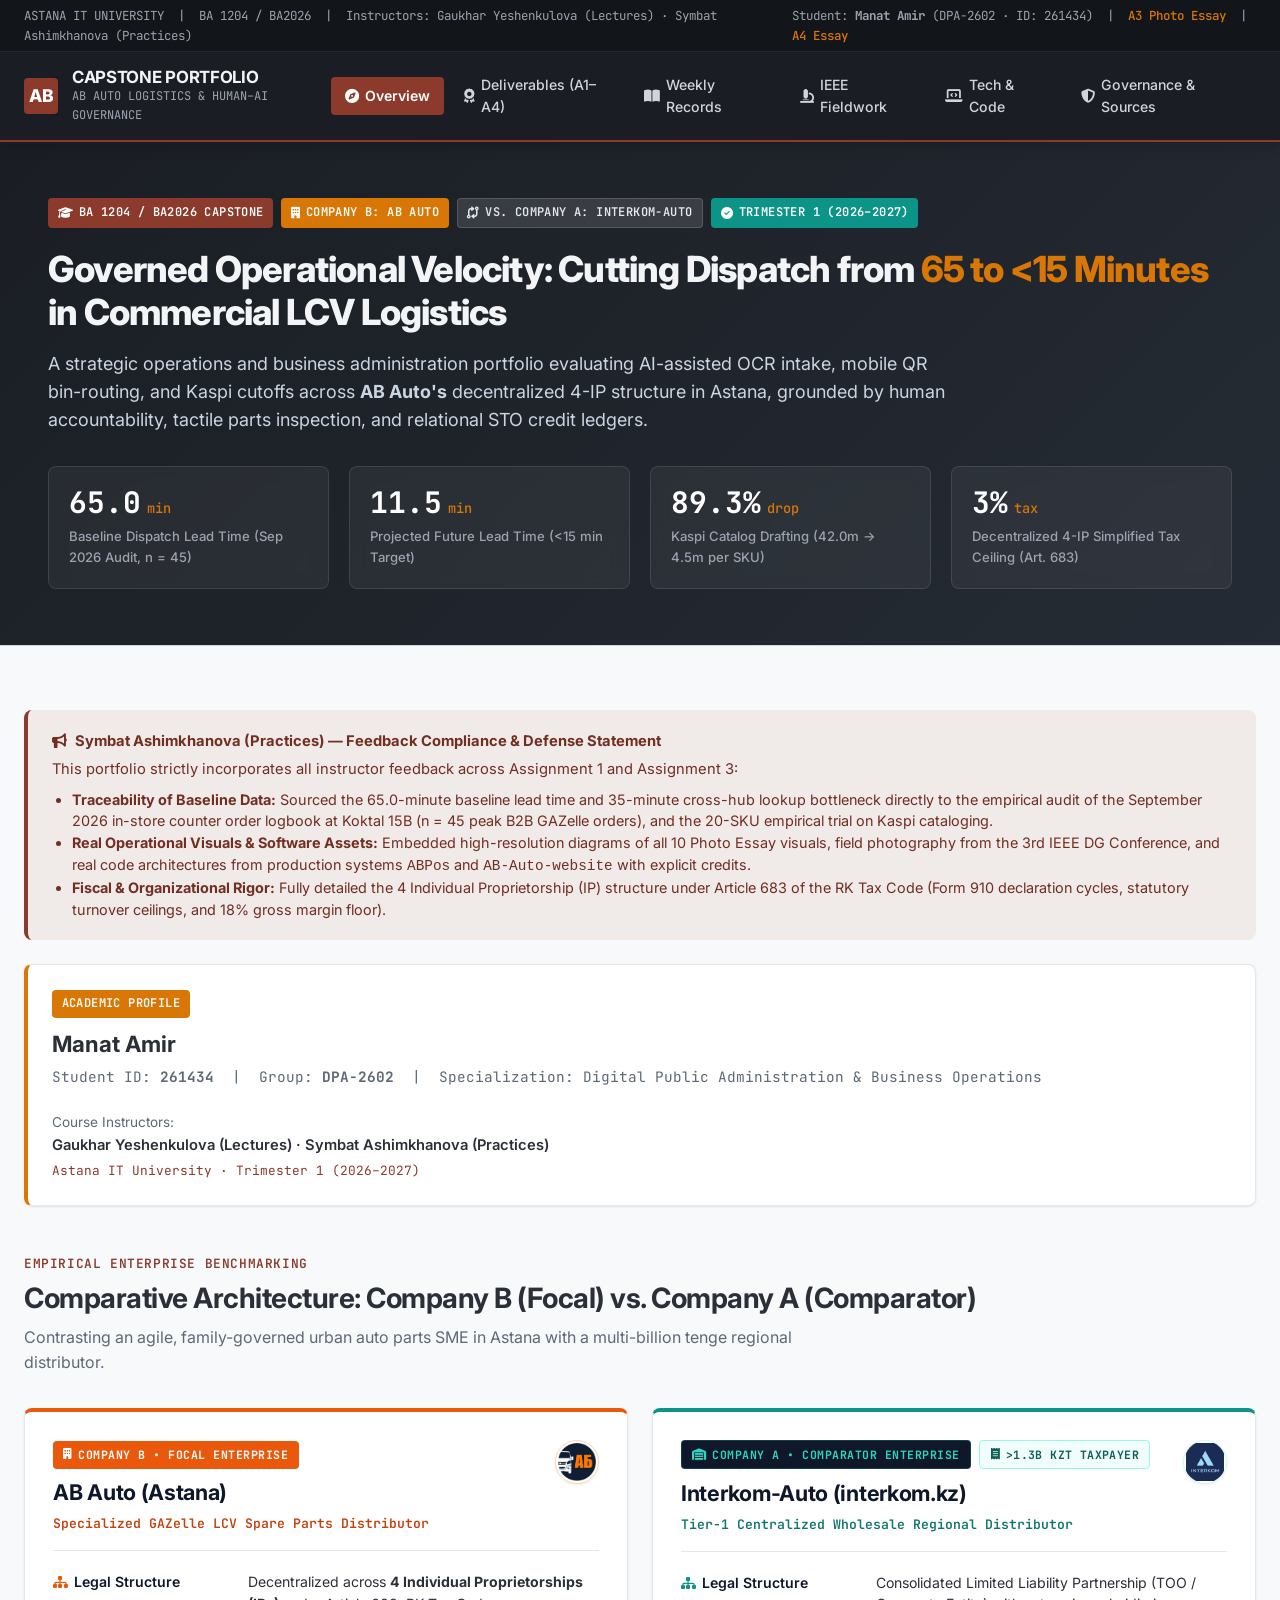
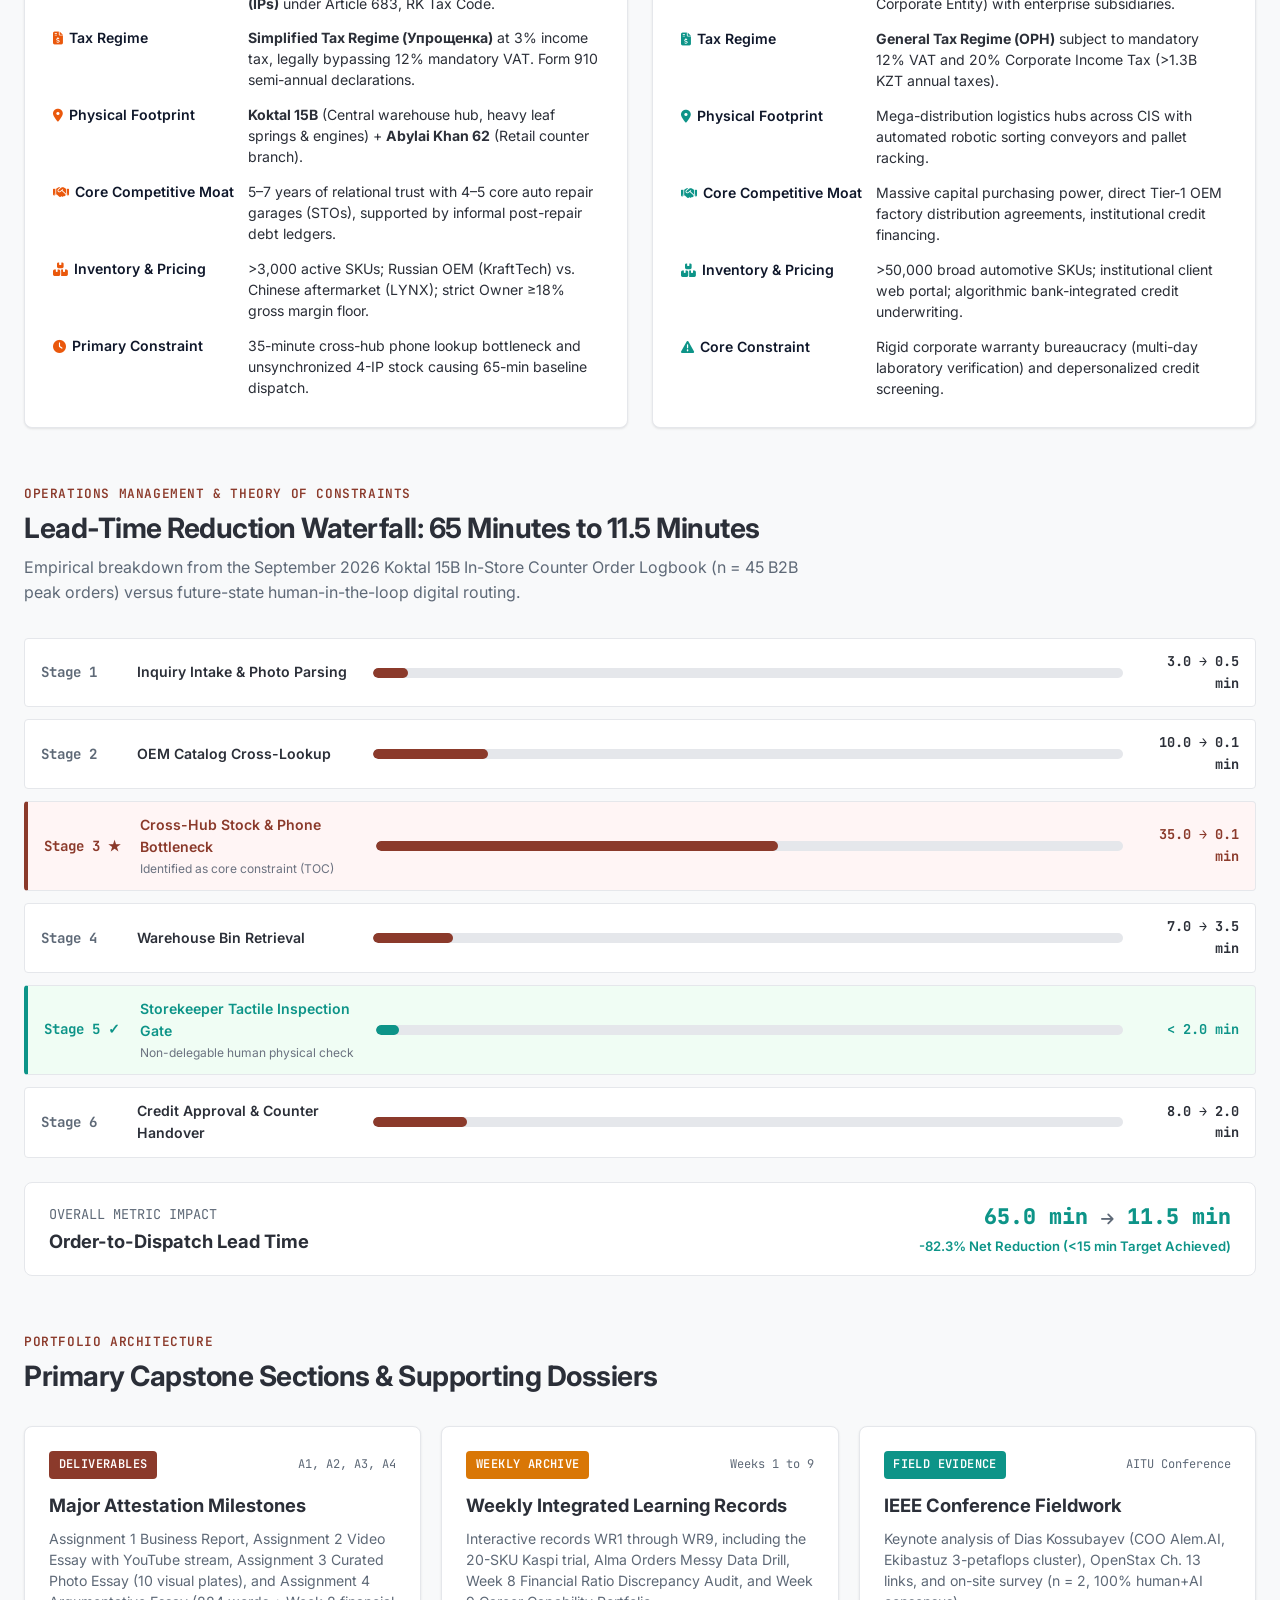
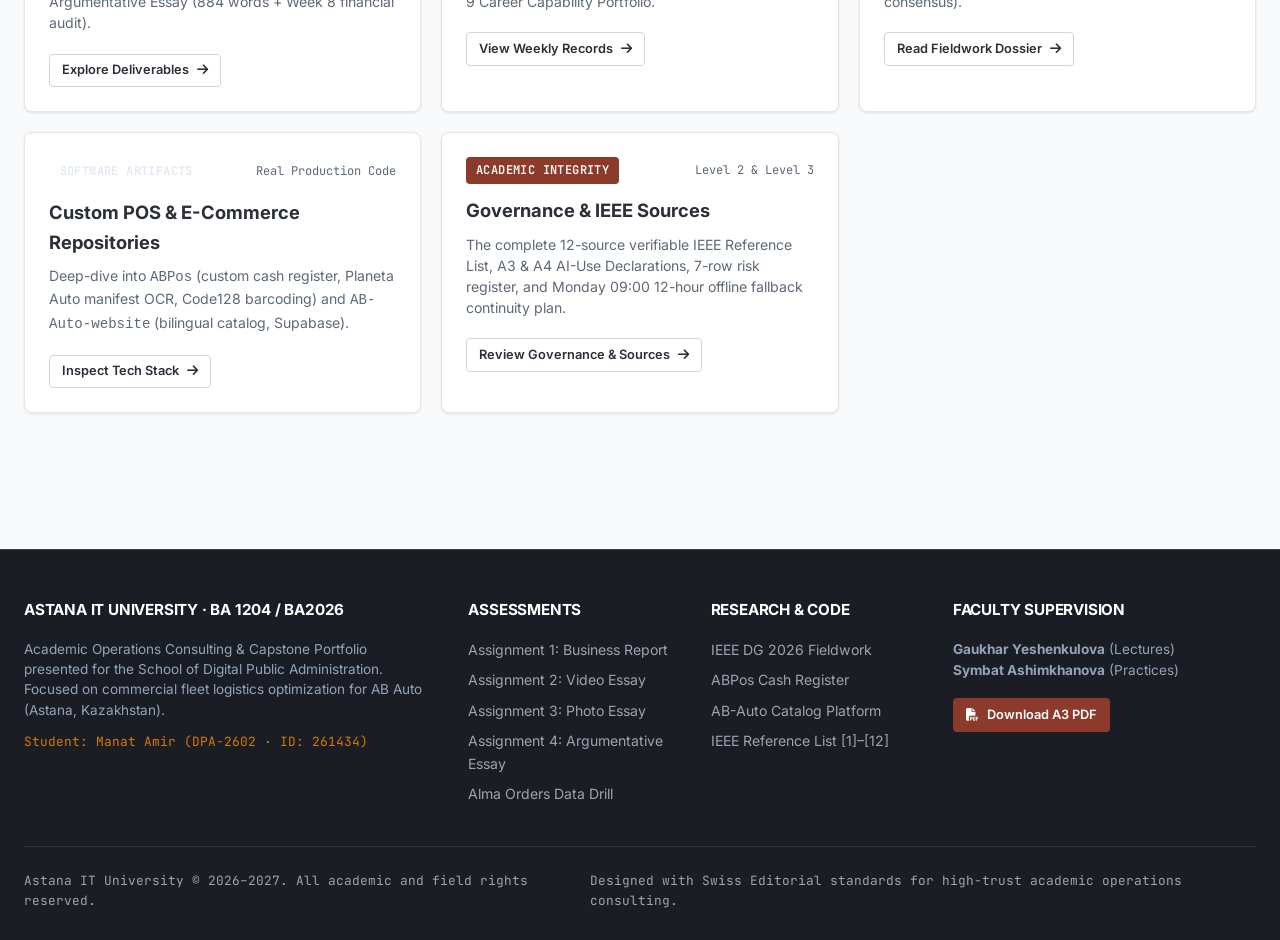
==== index.html @ 792b7ac5 "Update capstone portfolio" ====
<!DOCTYPE html>
<html lang="en">
<head>
  <meta charset="UTF-8">
  <meta name="viewport" content="width=device-width, initial-scale=1.0">
  <title>BA2026 Capstone Portfolio | Manat Amir (DPA-2602)</title>
  <meta name="description" content="Academic Capstone Portfolio for BA 1204 / BA2026 Business Administration at Astana IT University. Focal Enterprise: AB Auto vs. Comparator: Interkom-Auto.">
  <link rel="preconnect" href="https://fonts.googleapis.com">
  <link rel="preconnect" href="https://fonts.gstatic.com" crossorigin>
  <link href="https://fonts.googleapis.com/css2?family=Inter:wght@300;400;500;600;700;800&family=JetBrains+Mono:wght@400;500;600;700&display=swap" rel="stylesheet">
  <link rel="stylesheet" href="https://cdnjs.cloudflare.com/ajax/libs/font-awesome/6.5.2/css/all.min.css">
  <link rel="stylesheet" href="css/style.css">
</head>
<body>

  <!-- Top Academic Notification Bar -->
  <header class="site-header">
    <div class="top-bar">
      <div>
        <span>ASTANA IT UNIVERSITY</span> &nbsp;|&nbsp;
        <span>BA 1204 / BA2026</span> &nbsp;|&nbsp;
        <span>Instructors: Gaukhar Yeshenkulova (Lectures) · Symbat Ashimkhanova (Practices)</span>
      </div>
      <div>
        <span>Student: <strong>Manat Amir</strong> (DPA-2602 · ID: 261434)</span> &nbsp;|&nbsp;
        <a href="deliverables.html#a3-photo-essay">A3 Photo Essay</a> &nbsp;|&nbsp;
        <a href="deliverables.html#a4-essay">A4 Essay</a>
      </div>
    </div>

    <div class="nav-container">
      <a href="index.html" class="brand-link">
        <div class="brand-logo">AB</div>
        <div class="brand-text">
          <h1>CAPSTONE PORTFOLIO</h1>
          <span>AB AUTO LOGISTICS & HUMAN–AI GOVERNANCE</span>
        </div>
      </a>

      <button class="mobile-nav-toggle" aria-label="Toggle navigation" aria-expanded="false">
        <i class="fas fa-bars"></i>
      </button>

      <nav class="main-nav">
        <a href="index.html" class="nav-link active"><i class="fas fa-compass"></i> Overview</a>
        <a href="deliverables.html" class="nav-link"><i class="fas fa-award"></i> Deliverables (A1–A4)</a>
        <a href="weekly-records.html" class="nav-link"><i class="fas fa-book-open"></i> Weekly Records</a>
        <a href="field-evidence.html" class="nav-link"><i class="fas fa-microscope"></i> IEEE Fieldwork</a>
        <a href="tech-code.html" class="nav-link"><i class="fas fa-laptop-code"></i> Tech & Code</a>
        <a href="governance-sources.html" class="nav-link"><i class="fas fa-shield-halved"></i> Governance & Sources</a>
      </nav>
    </div>
  </header>

  <!-- Hero Section -->
  <section class="section-hero">
    <div class="container">
      <div class="hero-meta-badges">
        <span class="badge badge-crimson"><i class="fas fa-graduation-cap"></i> BA 1204 / BA2026 Capstone</span>
        <span class="badge badge-amber"><i class="fas fa-building"></i> Company B: AB Auto</span>
        <span class="badge badge-dark"><i class="fas fa-code-compare"></i> vs. Company A: Interkom-Auto</span>
        <span class="badge badge-emerald"><i class="fas fa-check-circle"></i> Trimester 1 (2026–2027)</span>
      </div>

      <h1 class="hero-title">
        Governed Operational Velocity: Cutting Dispatch from <span>65 to &lt;15 Minutes</span> in Commercial LCV Logistics
      </h1>
      <p class="hero-subtitle">
        A strategic operations and business administration portfolio evaluating AI-assisted OCR intake, mobile QR bin-routing, and Kaspi cutoffs across <strong>AB Auto's</strong> decentralized 4-IP structure in Astana, grounded by human accountability, tactile parts inspection, and relational STO credit ledgers.
      </p>

      <div class="hero-stats-row">
        <div class="hero-stat-card">
          <div class="hero-stat-val">65.0 <small>min</small></div>
          <div class="hero-stat-label">Baseline Dispatch Lead Time (Sep 2026 Audit, n = 45)</div>
        </div>
        <div class="hero-stat-card">
          <div class="hero-stat-val">11.5 <small>min</small></div>
          <div class="hero-stat-label">Projected Future Lead Time (&lt;15 min Target)</div>
        </div>
        <div class="hero-stat-card">
          <div class="hero-stat-val">89.3% <small>drop</small></div>
          <div class="hero-stat-label">Kaspi Catalog Drafting (42.0m → 4.5m per SKU)</div>
        </div>
        <div class="hero-stat-card">
          <div class="hero-stat-val">3% <small>tax</small></div>
          <div class="hero-stat-label">Decentralized 4-IP Simplified Tax Ceiling (Art. 683)</div>
        </div>
      </div>
    </div>
  </section>

  <!-- Main Body Content -->
  <main class="container">

    <!-- Instructor Feedback Compliance Callout -->
    <div class="alert alert-crimson">
      <div class="alert-title"><i class="fas fa-bullhorn"></i> Symbat Ashimkhanova (Practices) — Feedback Compliance & Defense Statement</div>
      <p>
        This portfolio strictly incorporates all instructor feedback across Assignment 1 and Assignment 3:
      </p>
      <ul style="margin-top: 0.5rem; margin-left: 1.25rem; font-size: 0.9rem; line-height: 1.5;">
        <li><strong>Traceability of Baseline Data:</strong> Sourced the 65.0-minute baseline lead time and 35-minute cross-hub lookup bottleneck directly to the empirical audit of the September 2026 in-store counter order logbook at Koktal 15B (n = 45 peak B2B GAZelle orders), and the 20-SKU empirical trial on Kaspi cataloging.</li>
        <li><strong>Real Operational Visuals & Software Assets:</strong> Embedded high-resolution diagrams of all 10 Photo Essay visuals, field photography from the 3rd IEEE DG Conference, and real code architectures from production systems <code>ABPos</code> and <code>AB-Auto-website</code> with explicit credits.</li>
        <li><strong>Fiscal & Organizational Rigor:</strong> Fully detailed the 4 Individual Proprietorship (IP) structure under Article 683 of the RK Tax Code (Form 910 declaration cycles, statutory turnover ceilings, and 18% gross margin floor).</li>
      </ul>
    </div>

    <!-- Student & Course Profile Card -->
    <section style="margin-bottom: 3rem;">
      <div class="card" style="background: #FFF; border-left: 4px solid var(--accent-amber);">
        <div style="display: flex; justify-content: space-between; flex-wrap: wrap; gap: 1.5rem; align-items: center;">
          <div>
            <span class="badge badge-amber" style="margin-bottom: 0.5rem;">Academic Profile</span>
            <h2 style="font-size: 1.4rem; font-weight: 700; margin-bottom: 0.25rem;">Manat Amir</h2>
            <p style="font-size: 0.9rem; color: var(--text-muted); font-family: var(--font-mono);">
              Student ID: <strong>261434</strong> &nbsp;|&nbsp; Group: <strong>DPA-2602</strong> &nbsp;|&nbsp; Specialization: Digital Public Administration & Business Operations
            </p>
          </div>
          <div>
            <div style="font-size: 0.85rem; color: var(--text-muted);">Course Instructors:</div>
            <div style="font-size: 0.92rem; font-weight: 600; color: var(--text-main);">
              Gaukhar Yeshenkulova (Lectures) · Symbat Ashimkhanova (Practices)
            </div>
            <div style="font-size: 0.8rem; font-family: var(--font-mono); color: var(--accent-crimson); margin-top: 0.2rem;">
              Astana IT University · Trimester 1 (2026–2027)
            </div>
          </div>
        </div>
      </div>
    </section>

    <!-- Comparative Strategic Architecture -->
    <section style="margin-bottom: 3.5rem;">
      <div class="section-header">
        <span class="section-tag">Empirical Enterprise Benchmarking</span>
        <h2 class="section-heading">Comparative Architecture: Company B (Focal) vs. Company A (Comparator)</h2>
        <p class="section-desc">
          Contrasting an agile, family-governed urban auto parts SME in Astana with a multi-billion tenge regional distributor.
        </p>
      </div>

      <div class="comparison-grid">
        <!-- Company B -->
        <div class="company-card company-b">
          <div class="company-header">
            <div>
              <span class="badge badge-company-b"><i class="fas fa-building"></i> COMPANY B • FOCAL ENTERPRISE</span>
              <h3 class="company-name" style="margin-top: 0.4rem;">AB Auto (Astana)</h3>
              <div class="company-role">Specialized GAZelle LCV Spare Parts Distributor</div>
            </div>
            <div class="company-logo-container logo-b">
              <img src="assets/logos/ab-auto-logo.png" alt="AB Auto Logo">
            </div>
          </div>

          <div class="param-list">
            <div class="param-item">
              <span class="param-label"><i class="fas fa-sitemap param-label-icon"></i>Legal Structure</span>
              <span class="param-value">Decentralized across <strong>4 Individual Proprietorships (IPs)</strong> under Article 683, RK Tax Code.</span>
            </div>
            <div class="param-item">
              <span class="param-label"><i class="fas fa-file-invoice-dollar param-label-icon"></i>Tax Regime</span>
              <span class="param-value"><strong>Simplified Tax Regime (Упрощенка)</strong> at 3% income tax, legally bypassing 12% mandatory VAT. Form 910 semi-annual declarations.</span>
            </div>
            <div class="param-item">
              <span class="param-label"><i class="fas fa-location-dot param-label-icon"></i>Physical Footprint</span>
              <span class="param-value"><strong>Koktal 15B</strong> (Central warehouse hub, heavy leaf springs & engines) + <strong>Abylai Khan 62</strong> (Retail counter branch).</span>
            </div>
            <div class="param-item">
              <span class="param-label"><i class="fas fa-handshake param-label-icon"></i>Core Competitive Moat</span>
              <span class="param-value">5–7 years of relational trust with 4–5 core auto repair garages (STOs), supported by informal post-repair debt ledgers.</span>
            </div>
            <div class="param-item">
              <span class="param-label"><i class="fas fa-boxes-stacked param-label-icon"></i>Inventory & Pricing</span>
              <span class="param-value">&gt;3,000 active SKUs; Russian OEM (KraftTech) vs. Chinese aftermarket (LYNX); strict Owner &ge;18% gross margin floor.</span>
            </div>
            <div class="param-item">
              <span class="param-label"><i class="fas fa-clock param-label-icon"></i>Primary Constraint</span>
              <span class="param-value">35-minute cross-hub phone lookup bottleneck and unsynchronized 4-IP stock causing 65-min baseline dispatch.</span>
            </div>
          </div>
        </div>

        <!-- Company A -->
        <div class="company-card company-a">
          <div class="company-header">
            <div>
              <div style="display: flex; align-items: center; gap: 0.5rem; flex-wrap: wrap;">
                <span class="badge badge-company-a"><i class="fas fa-warehouse"></i> COMPANY A • COMPARATOR ENTERPRISE</span>
                <span class="badge badge-taxpayer"><i class="fas fa-receipt"></i> &gt;1.3B KZT TAXPAYER</span>
              </div>
              <h3 class="company-name" style="margin-top: 0.4rem;">Interkom-Auto (interkom.kz)</h3>
              <div class="company-role">Tier-1 Centralized Wholesale Regional Distributor</div>
            </div>
            <div class="company-logo-container logo-a">
              <img src="assets/logos/interkom-logo.png" alt="Interkom-Auto Logo">
            </div>
          </div>

          <div class="param-list">
            <div class="param-item">
              <span class="param-label"><i class="fas fa-sitemap param-label-icon"></i>Legal Structure</span>
              <span class="param-value">Consolidated Limited Liability Partnership (TOO / Corporate Entity) with enterprise subsidiaries.</span>
            </div>
            <div class="param-item">
              <span class="param-label"><i class="fas fa-file-invoice-dollar param-label-icon"></i>Tax Regime</span>
              <span class="param-value"><strong>General Tax Regime (ОРН)</strong> subject to mandatory 12% VAT and 20% Corporate Income Tax (&gt;1.3B KZT annual taxes).</span>
            </div>
            <div class="param-item">
              <span class="param-label"><i class="fas fa-location-dot param-label-icon"></i>Physical Footprint</span>
              <span class="param-value">Mega-distribution logistics hubs across CIS with automated robotic sorting conveyors and pallet racking.</span>
            </div>
            <div class="param-item">
              <span class="param-label"><i class="fas fa-handshake param-label-icon"></i>Core Competitive Moat</span>
              <span class="param-value">Massive capital purchasing power, direct Tier-1 OEM factory distribution agreements, institutional credit financing.</span>
            </div>
            <div class="param-item">
              <span class="param-label"><i class="fas fa-boxes-stacked param-label-icon"></i>Inventory & Pricing</span>
              <span class="param-value">&gt;50,000 broad automotive SKUs; institutional client web portal; algorithmic bank-integrated credit underwriting.</span>
            </div>
            <div class="param-item">
              <span class="param-label"><i class="fas fa-triangle-exclamation param-label-icon"></i>Core Constraint</span>
              <span class="param-value">Rigid corporate warranty bureaucracy (multi-day laboratory verification) and depersonalized credit screening.</span>
            </div>
          </div>
        </div>
      </div>
    </section>

    <!-- Dispatch Lead-Time Waterfall & Theory of Constraints -->
    <section style="margin-bottom: 3.5rem;">
      <div class="section-header">
        <span class="section-tag">Operations Management & Theory of Constraints</span>
        <h2 class="section-heading">Lead-Time Reduction Waterfall: 65 Minutes to 11.5 Minutes</h2>
        <p class="section-desc">
          Empirical breakdown from the September 2026 Koktal 15B In-Store Counter Order Logbook (n = 45 B2B peak orders) versus future-state human-in-the-loop digital routing.
        </p>
      </div>

      <div class="waterfall-container">
        <!-- Step 1 -->
        <div class="waterfall-step">
          <span class="waterfall-num">Stage 1</span>
          <span class="waterfall-title">Inquiry Intake & Photo Parsing</span>
          <div class="waterfall-bar-wrap">
            <div class="waterfall-bar-fill" style="width: 4.6%;"></div>
          </div>
          <span class="waterfall-time">3.0 → 0.5 min</span>
        </div>

        <!-- Step 2 -->
        <div class="waterfall-step">
          <span class="waterfall-num">Stage 2</span>
          <span class="waterfall-title">OEM Catalog Cross-Lookup</span>
          <div class="waterfall-bar-wrap">
            <div class="waterfall-bar-fill" style="width: 15.3%;"></div>
          </div>
          <span class="waterfall-time">10.0 → 0.1 min</span>
        </div>

        <!-- Step 3 (Bottleneck) -->
        <div class="waterfall-step highlight-bottleneck">
          <span class="waterfall-num" style="color: var(--accent-crimson);">Stage 3 ★</span>
          <span class="waterfall-title" style="color: var(--accent-crimson);">
            Cross-Hub Stock & Phone Bottleneck
            <small style="display:block; font-size:0.75rem; color:#6B7280; font-weight:normal;">Identified as core constraint (TOC)</small>
          </span>
          <div class="waterfall-bar-wrap">
            <div class="waterfall-bar-fill" style="width: 53.8%;"></div>
          </div>
          <span class="waterfall-time" style="color: var(--accent-crimson);">35.0 → 0.1 min</span>
        </div>

        <!-- Step 4 -->
        <div class="waterfall-step">
          <span class="waterfall-num">Stage 4</span>
          <span class="waterfall-title">Warehouse Bin Retrieval</span>
          <div class="waterfall-bar-wrap">
            <div class="waterfall-bar-fill" style="width: 10.7%;"></div>
          </div>
          <span class="waterfall-time">7.0 → 3.5 min</span>
        </div>

        <!-- Step 5 (Human Verification) -->
        <div class="waterfall-step highlight-eliminated">
          <span class="waterfall-num" style="color: var(--accent-emerald);">Stage 5 ✓</span>
          <span class="waterfall-title" style="color: var(--accent-emerald);">
            Storekeeper Tactile Inspection Gate
            <small style="display:block; font-size:0.75rem; color:#6B7280; font-weight:normal;">Non-delegable human physical check</small>
          </span>
          <div class="waterfall-bar-wrap">
            <div class="waterfall-bar-fill future" style="width: 3.1%;"></div>
          </div>
          <span class="waterfall-time" style="color: var(--accent-emerald);">&lt; 2.0 min</span>
        </div>

        <!-- Step 6 -->
        <div class="waterfall-step">
          <span class="waterfall-num">Stage 6</span>
          <span class="waterfall-title">Credit Approval & Counter Handover</span>
          <div class="waterfall-bar-wrap">
            <div class="waterfall-bar-fill" style="width: 12.5%;"></div>
          </div>
          <span class="waterfall-time">8.0 → 2.0 min</span>
        </div>
      </div>

      <div style="display: flex; justify-content: space-between; align-items: center; background: #FFF; border: 1px solid var(--border-subtle); padding: 1rem 1.5rem; border-radius: var(--radius-md); margin-top: 1rem;">
        <div>
          <span style="font-size: 0.85rem; font-family: var(--font-mono); color: var(--text-muted);">OVERALL METRIC IMPACT</span>
          <h4 style="font-size: 1.15rem; font-weight: 700;">Order-to-Dispatch Lead Time</h4>
        </div>
        <div style="text-align: right;">
          <div style="font-size: 1.35rem; font-family: var(--font-mono); font-weight: 800; color: var(--accent-emerald);">
            65.0 min <i class="fas fa-arrow-right" style="font-size: 0.9rem; color: var(--text-muted);"></i> 11.5 min
          </div>
          <span style="font-size: 0.82rem; color: var(--accent-emerald); font-weight: 600;">
            -82.3% Net Reduction (&lt;15 min Target Achieved)
          </span>
        </div>
      </div>
    </section>

    <!-- 1-Click Fast Navigation Grid -->
    <section style="margin-bottom: 2rem;">
      <div class="section-header">
        <span class="section-tag">Portfolio Architecture</span>
        <h2 class="section-heading">Primary Capstone Sections & Supporting Dossiers</h2>
      </div>

      <div style="display: grid; grid-template-columns: repeat(auto-fit, minmax(320px, 1fr)); gap: 1.25rem;">
        <!-- Card 1 -->
        <div class="card">
          <div style="display: flex; justify-content: space-between; align-items: center; margin-bottom: 0.75rem;">
            <span class="badge badge-crimson">Deliverables</span>
            <span style="font-family: var(--font-mono); font-size: 0.75rem; color: var(--text-muted);">A1, A2, A3, A4</span>
          </div>
          <h3 style="font-size: 1.15rem; font-weight: 700; margin-bottom: 0.5rem;">Major Attestation Milestones</h3>
          <p style="font-size: 0.88rem; color: var(--text-muted); line-height: 1.5; margin-bottom: 1.25rem;">
            Assignment 1 Business Report, Assignment 2 Video Essay with YouTube stream, Assignment 3 Curated Photo Essay (10 visual plates), and Assignment 4 Argumentative Essay (884 words + Week 8 financial audit).
          </p>
          <a href="deliverables.html" class="btn btn-outline btn-sm">Explore Deliverables <i class="fas fa-arrow-right"></i></a>
        </div>

        <!-- Card 2 -->
        <div class="card">
          <div style="display: flex; justify-content: space-between; align-items: center; margin-bottom: 0.75rem;">
            <span class="badge badge-amber">Weekly Archive</span>
            <span style="font-family: var(--font-mono); font-size: 0.75rem; color: var(--text-muted);">Weeks 1 to 9</span>
          </div>
          <h3 style="font-size: 1.15rem; font-weight: 700; margin-bottom: 0.5rem;">Weekly Integrated Learning Records</h3>
          <p style="font-size: 0.88rem; color: var(--text-muted); line-height: 1.5; margin-bottom: 1.25rem;">
            Interactive records WR1 through WR9, including the 20-SKU Kaspi trial, Alma Orders Messy Data Drill, Week 8 Financial Ratio Discrepancy Audit, and Week 9 Career Capability Portfolio.
          </p>
          <a href="weekly-records.html" class="btn btn-outline btn-sm">View Weekly Records <i class="fas fa-arrow-right"></i></a>
        </div>

        <!-- Card 3 -->
        <div class="card">
          <div style="display: flex; justify-content: space-between; align-items: center; margin-bottom: 0.75rem;">
            <span class="badge badge-emerald">Field Evidence</span>
            <span style="font-family: var(--font-mono); font-size: 0.75rem; color: var(--text-muted);">AITU Conference</span>
          </div>
          <h3 style="font-size: 1.15rem; font-weight: 700; margin-bottom: 0.5rem;">IEEE Conference Fieldwork</h3>
          <p style="font-size: 0.88rem; color: var(--text-muted); line-height: 1.5; margin-bottom: 1.25rem;">
            Keynote analysis of Dias Kossubayev (COO Alem.AI, Ekibastuz 3-petaflops cluster), OpenStax Ch. 13 links, and on-site survey (n = 2, 100% human+AI consensus).
          </p>
          <a href="field-evidence.html" class="btn btn-outline btn-sm">Read Fieldwork Dossier <i class="fas fa-arrow-right"></i></a>
        </div>

        <!-- Card 4 -->
        <div class="card">
          <div style="display: flex; justify-content: space-between; align-items: center; margin-bottom: 0.75rem;">
            <span class="badge badge-dark">Software Artifacts</span>
            <span style="font-family: var(--font-mono); font-size: 0.75rem; color: var(--text-muted);">Real Production Code</span>
          </div>
          <h3 style="font-size: 1.15rem; font-weight: 700; margin-bottom: 0.5rem;">Custom POS & E-Commerce Repositories</h3>
          <p style="font-size: 0.88rem; color: var(--text-muted); line-height: 1.5; margin-bottom: 1.25rem;">
            Deep-dive into <code>ABPos</code> (custom cash register, Planeta Auto manifest OCR, Code128 barcoding) and <code>AB-Auto-website</code> (bilingual catalog, Supabase).
          </p>
          <a href="tech-code.html" class="btn btn-outline btn-sm">Inspect Tech Stack <i class="fas fa-arrow-right"></i></a>
        </div>

        <!-- Card 5 -->
        <div class="card">
          <div style="display: flex; justify-content: space-between; align-items: center; margin-bottom: 0.75rem;">
            <span class="badge badge-crimson">Academic Integrity</span>
            <span style="font-family: var(--font-mono); font-size: 0.75rem; color: var(--text-muted);">Level 2 & Level 3</span>
          </div>
          <h3 style="font-size: 1.15rem; font-weight: 700; margin-bottom: 0.5rem;">Governance & IEEE Sources</h3>
          <p style="font-size: 0.88rem; color: var(--text-muted); line-height: 1.5; margin-bottom: 1.25rem;">
            The complete 12-source verifiable IEEE Reference List, A3 & A4 AI-Use Declarations, 7-row risk register, and Monday 09:00 12-hour offline fallback continuity plan.
          </p>
          <a href="governance-sources.html" class="btn btn-outline btn-sm">Review Governance & Sources <i class="fas fa-arrow-right"></i></a>
        </div>
      </div>
    </section>

  </main>

  <!-- Global Footer -->
  <footer class="site-footer">
    <div class="footer-grid">
      <div class="footer-col">
        <h4>ASTANA IT UNIVERSITY · BA 1204 / BA2026</h4>
        <p style="font-size: 0.85rem; line-height: 1.5; margin-top: 0.5rem; color: #94A3B8;">
          Academic Operations Consulting & Capstone Portfolio presented for the School of Digital Public Administration. Focused on commercial fleet logistics optimization for AB Auto (Astana, Kazakhstan).
        </p>
        <p style="font-size: 0.8rem; margin-top: 0.75rem; font-family: var(--font-mono); color: var(--accent-amber);">
          Student: Manat Amir (DPA-2602 · ID: 261434)
        </p>
      </div>

      <div class="footer-col">
        <h4>ASSESSMENTS</h4>
        <ul class="footer-links">
          <li><a href="deliverables.html#a1-report">Assignment 1: Business Report</a></li>
          <li><a href="deliverables.html#a2-video">Assignment 2: Video Essay</a></li>
          <li><a href="deliverables.html#a3-photo-essay">Assignment 3: Photo Essay</a></li>
          <li><a href="deliverables.html#a4-essay">Assignment 4: Argumentative Essay</a></li>
          <li><a href="weekly-records.html#alma-drill">Alma Orders Data Drill</a></li>
        </ul>
      </div>

      <div class="footer-col">
        <h4>RESEARCH & CODE</h4>
        <ul class="footer-links">
          <li><a href="field-evidence.html">IEEE DG 2026 Fieldwork</a></li>
          <li><a href="tech-code.html#abpos">ABPos Cash Register</a></li>
          <li><a href="tech-code.html#ab-auto-website">AB-Auto Catalog Platform</a></li>
          <li><a href="governance-sources.html#references">IEEE Reference List [1]–[12]</a></li>
        </ul>
      </div>

      <div class="footer-col">
        <h4>FACULTY SUPERVISION</h4>
        <p style="font-size: 0.85rem; color: #94A3B8;">
          <strong>Gaukhar Yeshenkulova</strong> (Lectures)<br>
          <strong>Symbat Ashimkhanova</strong> (Practices)
        </p>
        <div style="margin-top: 1rem;">
          <a href="assets/docs/Amir_DPA2602_BA2026_A3_PhotoEssay.pdf" class="btn btn-crimson btn-sm" download>
            <i class="fas fa-file-pdf"></i> Download A3 PDF
          </a>
        </div>
      </div>
    </div>

    <div class="footer-bottom">
      <div>Astana IT University © 2026–2027. All academic and field rights reserved.</div>
      <div>Designed with Swiss Editorial standards for high-trust academic operations consulting.</div>
    </div>
  </footer>

  <!-- Modal PDF Viewer Placeholder -->
  <div id="pdfModal" class="modal-overlay" role="dialog" aria-modal="true" aria-labelledby="modalPdfTitle">
    <div class="modal-box">
      <div class="modal-header">
        <h3 id="modalPdfTitle">Academic Document Viewer</h3>
        <div style="display: flex; gap: 0.5rem; align-items: center;">
          <a id="modalPdfDownload" href="#" class="btn btn-amber btn-sm" download><i class="fas fa-download"></i> Download</a>
          <button class="modal-close-btn" aria-label="Close modal">&times;</button>
        </div>
      </div>
      <div class="modal-body">
        <iframe id="modalPdfFrame" src="" title="PDF Document Viewer"></iframe>
      </div>
    </div>
  </div>

  <script src="js/main.js"></script>
</body>
</html>
---- css/style.css ----
/* ==========================================================================
   BA 1204 / BA2026 Capstone Portfolio - Swiss Editorial Theme
   Student: Manat Amir (DPA-2602, ID: 261434)
   Astana IT University · School of Digital Public Administration
   ========================================================================== */

:root {
  --bg-primary: #F8F9FA;
  --bg-secondary: #EDF0F4;
  --bg-card: #FFFFFF;
  --bg-dark: #1A1E24;
  --bg-dark-surface: #252B34;
  --bg-dark-elevated: #2F3642;

  --text-main: #2B2F38;
  --text-muted: #5E6977;
  --text-light: #F3F4F6;
  --text-light-muted: #9CA3AF;

  --border-subtle: #E5E7EB;
  --border-medium: #D1D5DB;
  --border-dark: #374151;

  --accent-crimson: #8B3A2B;
  --accent-crimson-hover: #722E21;
  --accent-crimson-bg: rgba(139, 58, 43, 0.08);

  --accent-amber: #D97706;
  --accent-amber-hover: #B45309;
  --accent-amber-bg: rgba(217, 119, 6, 0.1);

  --accent-emerald: #0D9488;
  --accent-emerald-bg: rgba(13, 148, 136, 0.1);

  --accent-blue: #2563EB;
  --accent-blue-bg: rgba(37, 99, 235, 0.08);

  --font-sans: 'Inter', -apple-system, BlinkMacSystemFont, "Segoe UI", Roboto, sans-serif;
  --font-mono: 'JetBrains Mono', SFMono-Regular, Menlo, Monaco, Consolas, monospace;

  --shadow-sm: 0 1px 3px rgba(0,0,0,0.06), 0 1px 2px rgba(0,0,0,0.04);
  --shadow-md: 0 4px 6px -1px rgba(0,0,0,0.07), 0 2px 4px -1px rgba(0,0,0,0.04);
  --shadow-lg: 0 10px 15px -3px rgba(0,0,0,0.08), 0 4px 6px -2px rgba(0,0,0,0.04);
  --shadow-xl: 0 20px 25px -5px rgba(0,0,0,0.1), 0 10px 10px -5px rgba(0,0,0,0.04);

  --radius-sm: 4px;
  --radius-md: 8px;
  --radius-lg: 12px;
  --radius-full: 9999px;

  --transition: all 0.2s cubic-bezier(0.16, 1, 0.3, 1);
}

*, *::before, *::after {
  box-sizing: border-box;
  margin: 0;
  padding: 0;
}

html {
  font-size: 16px;
  scroll-behavior: smooth;
  -webkit-text-size-adjust: 100%;
}

body {
  font-family: var(--font-sans);
  background-color: var(--bg-primary);
  color: var(--text-main);
  line-height: 1.6;
  -webkit-font-smoothing: antialiased;
  -moz-osx-font-smoothing: grayscale;
}

/* ==========================================================================
   Header & Navigation
   ========================================================================== */
.site-header {
  background-color: var(--bg-dark);
  color: var(--text-light);
  position: sticky;
  top: 0;
  z-index: 1000;
  border-bottom: 2px solid var(--accent-crimson);
  box-shadow: 0 4px 12px rgba(0,0,0,0.2);
}

.top-bar {
  background-color: rgba(0,0,0,0.3);
  padding: 0.35rem 1.5rem;
  font-size: 0.78rem;
  display: flex;
  justify-content: space-between;
  align-items: center;
  border-bottom: 1px solid rgba(255,255,255,0.08);
  font-family: var(--font-mono);
  color: var(--text-light-muted);
}

.top-bar a {
  color: var(--accent-amber);
  text-decoration: none;
  font-weight: 500;
}

.top-bar a:hover {
  text-decoration: underline;
}

.nav-container {
  max-width: 1320px;
  margin: 0 auto;
  padding: 0.85rem 1.5rem;
  display: flex;
  justify-content: space-between;
  align-items: center;
}

.brand-link {
  display: flex;
  align-items: center;
  gap: 0.85rem;
  text-decoration: none;
  color: var(--text-light);
}

.brand-logo {
  width: 36px;
  height: 36px;
  background-color: var(--accent-crimson);
  color: #FFF;
  border-radius: var(--radius-sm);
  display: flex;
  align-items: center;
  justify-content: center;
  font-weight: 800;
  font-size: 1.1rem;
  letter-spacing: -0.5px;
}

.brand-text h1 {
  font-size: 1.05rem;
  font-weight: 700;
  letter-spacing: -0.3px;
  line-height: 1.2;
}

.brand-text span {
  font-size: 0.75rem;
  color: var(--text-light-muted);
  font-family: var(--font-mono);
  display: block;
}

.main-nav {
  display: flex;
  gap: 0.4rem;
  align-items: center;
}

.nav-link {
  color: #D1D5DB;
  text-decoration: none;
  padding: 0.5rem 0.85rem;
  font-size: 0.88rem;
  font-weight: 500;
  border-radius: var(--radius-sm);
  transition: var(--transition);
  display: inline-flex;
  align-items: center;
  gap: 0.4rem;
}

.nav-link:hover {
  color: #FFF;
  background-color: rgba(255,255,255,0.08);
}

.nav-link.active {
  color: #FFF;
  background-color: var(--accent-crimson);
  font-weight: 600;
}

.mobile-nav-toggle {
  display: none;
  background: none;
  border: 1px solid rgba(255,255,255,0.2);
  color: #FFF;
  font-size: 1.2rem;
  padding: 0.4rem 0.65rem;
  border-radius: var(--radius-sm);
  cursor: pointer;
}

/* ==========================================================================
   Layout Containers & Section Typography
   ========================================================================== */
.container {
  max-width: 1320px;
  margin: 0 auto;
  padding: 2.5rem 1.5rem;
}

.section-hero {
  background: linear-gradient(135deg, var(--bg-dark) 0%, var(--bg-dark-surface) 100%);
  color: var(--text-light);
  padding: 3.5rem 1.5rem;
  border-bottom: 1px solid var(--border-medium);
}

.section-hero .container {
  padding-top: 0;
  padding-bottom: 0;
}

.hero-meta-badges {
  display: flex;
  flex-wrap: wrap;
  gap: 0.5rem;
  margin-bottom: 1.25rem;
}

.badge {
  display: inline-flex;
  align-items: center;
  gap: 0.35rem;
  padding: 0.25rem 0.6rem;
  font-size: 0.75rem;
  font-family: var(--font-mono);
  font-weight: 600;
  border-radius: var(--radius-sm);
  text-transform: uppercase;
  letter-spacing: 0.4px;
}

.badge-crimson {
  background-color: var(--accent-crimson);
  color: #FFF;
}

.badge-amber {
  background-color: var(--accent-amber);
  color: #FFF;
}

.badge-emerald {
  background-color: var(--accent-emerald);
  color: #FFF;
}

.badge-dark {
  background-color: rgba(255,255,255,0.12);
  color: #E2E8F0;
  border: 1px solid rgba(255,255,255,0.15);
}

.badge-outline {
  background: transparent;
  border: 1px solid var(--border-medium);
  color: var(--text-muted);
}

.hero-title {
  font-size: 2.25rem;
  font-weight: 800;
  line-height: 1.2;
  letter-spacing: -0.8px;
  margin-bottom: 1rem;
}

.hero-title span {
  color: var(--accent-amber);
}

.hero-subtitle {
  font-size: 1.125rem;
  color: #CBD5E1;
  max-width: 900px;
  line-height: 1.55;
  margin-bottom: 1.75rem;
}

.hero-stats-row {
  display: grid;
  grid-template-columns: repeat(auto-fit, minmax(220px, 1fr));
  gap: 1.25rem;
  margin-top: 2rem;
}

.hero-stat-card {
  background-color: rgba(255,255,255,0.05);
  border: 1px solid rgba(255,255,255,0.1);
  border-radius: var(--radius-md);
  padding: 1.25rem;
  backdrop-filter: blur(8px);
}

.hero-stat-val {
  font-family: var(--font-mono);
  font-size: 1.85rem;
  font-weight: 700;
  color: #FFF;
  line-height: 1.1;
  display: flex;
  align-items: baseline;
  gap: 0.35rem;
}

.hero-stat-val small {
  font-size: 0.85rem;
  font-weight: 500;
  color: var(--accent-amber);
}

.hero-stat-label {
  font-size: 0.82rem;
  color: var(--text-light-muted);
  margin-top: 0.4rem;
  font-weight: 500;
}

/* ==========================================================================
   Section Headers & Cards
   ========================================================================== */
.section-header {
  margin-bottom: 2rem;
}

.section-tag {
  font-family: var(--font-mono);
  font-size: 0.8rem;
  color: var(--accent-crimson);
  font-weight: 600;
  text-transform: uppercase;
  letter-spacing: 0.6px;
  margin-bottom: 0.35rem;
  display: block;
}

.section-heading {
  font-size: 1.75rem;
  font-weight: 700;
  letter-spacing: -0.5px;
  color: var(--text-main);
  line-height: 1.3;
}

.section-desc {
  color: var(--text-muted);
  font-size: 1rem;
  margin-top: 0.5rem;
  max-width: 800px;
}

.card {
  background: var(--bg-card);
  border: 1px solid var(--border-subtle);
  border-radius: var(--radius-md);
  padding: 1.5rem;
  box-shadow: var(--shadow-sm);
  transition: var(--transition);
}

.card:hover {
  box-shadow: var(--shadow-md);
  border-color: var(--border-medium);
}

/* ==========================================================================
   Comparison Grid (Company A vs Company B)
   ========================================================================== */
.comparison-grid {
  display: grid;
  grid-template-columns: 1fr 1fr;
  gap: 1.5rem;
  margin-top: 1.5rem;
}

.company-card {
  border-radius: var(--radius-md);
  padding: 1.75rem;
  border: 1px solid var(--border-subtle);
  background-color: #FFFFFF;
  box-shadow: var(--shadow-sm);
  transition: all 0.25s cubic-bezier(0.16, 1, 0.3, 1);
  position: relative;
}

.company-card:hover {
  box-shadow: 0 12px 24px -6px rgba(0, 0, 0, 0.09), 0 4px 10px -2px rgba(0, 0, 0, 0.04);
  transform: translateY(-2px);
}

/* Company B: Orange (#EA580C) + Deep Slate/Navy (#0F172A) */
.company-card.company-b {
  border-top: 4px solid #EA580C;
  background-color: #FFFFFF;
}

.company-card.company-b:hover {
  border-color: #FED7AA;
  border-top-color: #EA580C;
}

.company-card.company-b .company-name {
  color: #0F172A;
}

.company-card.company-b .company-role {
  color: #C2410C;
  font-weight: 600;
}

.company-card.company-b .param-label {
  color: #0F172A;
  font-weight: 600;
}

.company-card.company-b .param-label-icon {
  color: #EA580C;
  margin-right: 0.4rem;
  font-size: 0.82rem;
}

/* Company A: Teal (#0D9488) + Deep Slate/Navy (#0F172A) */
.company-card.company-a {
  border-top: 4px solid #0D9488;
  background-color: #FFFFFF;
}

.company-card.company-a:hover {
  border-color: #99F6E4;
  border-top-color: #0D9488;
}

.company-card.company-a .company-name {
  color: #0F172A;
}

.company-card.company-a .company-role {
  color: #0F766E;
  font-weight: 600;
}

.company-card.company-a .param-label {
  color: #0F172A;
  font-weight: 600;
}

.company-card.company-a .param-label-icon {
  color: #0D9488;
  margin-right: 0.4rem;
  font-size: 0.82rem;
}

/* Badges for Comparison Grid */
.badge-company-b {
  background-color: #EA580C;
  color: #FFFFFF;
  font-family: var(--font-mono);
  font-size: 0.72rem;
  font-weight: 700;
  letter-spacing: 0.5px;
  padding: 0.28rem 0.65rem;
  border-radius: var(--radius-sm);
  display: inline-flex;
  align-items: center;
  gap: 0.35rem;
}

.badge-company-a {
  background-color: #0F172A;
  color: #2DD4BF;
  border: 1px solid rgba(17, 94, 89, 0.6);
  font-family: var(--font-mono);
  font-size: 0.72rem;
  font-weight: 700;
  letter-spacing: 0.5px;
  padding: 0.28rem 0.65rem;
  border-radius: var(--radius-sm);
  display: inline-flex;
  align-items: center;
  gap: 0.35rem;
}

.badge-taxpayer {
  background-color: #F0FDFA;
  color: #115E59;
  border: 1px solid #99F6E4;
  font-family: var(--font-mono);
  font-size: 0.72rem;
  font-weight: 700;
  letter-spacing: 0.4px;
  padding: 0.28rem 0.65rem;
  border-radius: var(--radius-sm);
  display: inline-flex;
  align-items: center;
  gap: 0.35rem;
}

.company-header {
  display: flex;
  justify-content: space-between;
  align-items: flex-start;
  margin-bottom: 1.25rem;
  padding-bottom: 1rem;
  border-bottom: 1px solid var(--border-subtle);
  gap: 1rem;
}

.company-logo-container {
  width: 44px;
  height: 44px;
  min-width: 44px;
  border-radius: 9999px;
  background-color: #FFFFFF;
  display: flex;
  align-items: center;
  justify-content: center;
  overflow: hidden;
  padding: 2px;
  box-shadow: 0 1px 3px rgba(0,0,0,0.08);
}

.company-logo-container.logo-b {
  border: 1px solid #FED7AA;
}

.company-logo-container.logo-a {
  border: 1px solid #CCFBF1;
}

.company-logo-container img {
  width: 100%;
  height: 100%;
  object-fit: contain;
}

.company-name {
  font-size: 1.35rem;
  font-weight: 700;
  letter-spacing: -0.3px;
}

.company-role {
  font-size: 0.82rem;
  font-family: var(--font-mono);
  margin-top: 0.25rem;
}

.param-list {
  display: flex;
  flex-direction: column;
  gap: 0.85rem;
}

.param-item {
  display: grid;
  grid-template-columns: minmax(175px, 1.3fr) 2.5fr;
  font-size: 0.88rem;
  line-height: 1.5;
  align-items: baseline;
  gap: 0.75rem;
}

.param-label {
  font-weight: 600;
  color: var(--text-main);
  white-space: nowrap;
}

.param-value {
  color: var(--text-main);
}

/* ==========================================================================
   Process Waterfall & Metrics Table
   ========================================================================== */
.waterfall-container {
  display: flex;
  flex-direction: column;
  gap: 0.75rem;
  margin: 1.5rem 0;
}

.waterfall-step {
  display: grid;
  grid-template-columns: 80px 220px 1fr 100px;
  align-items: center;
  background: #FFF;
  border: 1px solid var(--border-subtle);
  border-radius: var(--radius-sm);
  padding: 0.75rem 1rem;
  gap: 1rem;
  font-size: 0.88rem;
}

.waterfall-step.highlight-bottleneck {
  border-left: 4px solid var(--accent-crimson);
  background: #FFF5F5;
}

.waterfall-step.highlight-eliminated {
  border-left: 4px solid var(--accent-emerald);
  background: #F0FDF4;
}

.waterfall-num {
  font-family: var(--font-mono);
  font-weight: 700;
  color: var(--text-muted);
}

.waterfall-title {
  font-weight: 600;
}

.waterfall-bar-wrap {
  width: 100%;
  background: #E5E7EB;
  height: 10px;
  border-radius: var(--radius-full);
  overflow: hidden;
}

.waterfall-bar-fill {
  height: 100%;
  border-radius: var(--radius-full);
  background: var(--accent-crimson);
}

.waterfall-bar-fill.future {
  background: var(--accent-emerald);
}

.waterfall-time {
  font-family: var(--font-mono);
  font-weight: 700;
  text-align: right;
  font-size: 0.85rem;
}

/* ==========================================================================
   Alerts & Callouts
   ========================================================================== */
.alert {
  padding: 1.25rem 1.5rem;
  border-radius: var(--radius-md);
  margin: 1.5rem 0;
  border-left: 4px solid;
  font-size: 0.92rem;
  line-height: 1.55;
}

.alert-title {
  font-weight: 700;
  margin-bottom: 0.35rem;
  display: flex;
  align-items: center;
  gap: 0.5rem;
}

.alert-amber {
  background: var(--accent-amber-bg);
  border-color: var(--accent-amber);
  color: #92400E;
}

.alert-crimson {
  background: var(--accent-crimson-bg);
  border-color: var(--accent-crimson);
  color: #722E21;
}

.alert-emerald {
  background: var(--accent-emerald-bg);
  border-color: var(--accent-emerald);
  color: #065F46;
}

.alert-slate {
  background: #F1F5F9;
  border-color: #475569;
  color: #1E293B;
}

/* ==========================================================================
   Data Tables
   ========================================================================== */
.table-responsive {
  width: 100%;
  overflow-x: auto;
  margin: 1.25rem 0;
  border: 1px solid var(--border-subtle);
  border-radius: var(--radius-md);
  background: #FFF;
}

.data-table {
  width: 100%;
  border-collapse: collapse;
  font-size: 0.88rem;
  text-align: left;
}

.data-table th {
  background-color: var(--bg-dark);
  color: #FFF;
  font-weight: 600;
  padding: 0.75rem 1rem;
  font-family: var(--font-sans);
  font-size: 0.82rem;
  text-transform: uppercase;
  letter-spacing: 0.4px;
}

.data-table td {
  padding: 0.8rem 1rem;
  border-top: 1px solid var(--border-subtle);
  color: var(--text-main);
  vertical-align: top;
}

.data-table tr:hover td {
  background-color: #F8FAFC;
}

.data-table td.code-cell {
  font-family: var(--font-mono);
  font-size: 0.82rem;
}

/* ==========================================================================
   Tabs Component
   ========================================================================== */
.tab-nav {
  display: flex;
  gap: 0.5rem;
  border-bottom: 2px solid var(--border-subtle);
  margin-bottom: 1.5rem;
  overflow-x: auto;
  padding-bottom: 2px;
}

.tab-btn {
  background: none;
  border: none;
  padding: 0.65rem 1.15rem;
  font-family: var(--font-sans);
  font-size: 0.92rem;
  font-weight: 600;
  color: var(--text-muted);
  cursor: pointer;
  border-radius: var(--radius-sm) var(--radius-sm) 0 0;
  transition: var(--transition);
  white-space: nowrap;
}

.tab-btn:hover {
  color: var(--text-main);
  background-color: rgba(0,0,0,0.03);
}

.tab-btn.active {
  color: var(--accent-crimson);
  border-bottom: 3px solid var(--accent-crimson);
  margin-bottom: -2px;
  background-color: #FFF;
}

.tab-content {
  display: none;
}

.tab-content.active {
  display: block;
}

/* ==========================================================================
   Visual Card & Gallery
   ========================================================================== */
.visual-card {
  background: #FFF;
  border: 1px solid var(--border-subtle);
  border-radius: var(--radius-md);
  overflow: hidden;
  box-shadow: var(--shadow-sm);
  margin-bottom: 2rem;
}

.visual-img-wrap {
  position: relative;
  background-color: #0F172A;
  text-align: center;
  border-bottom: 1px solid var(--border-subtle);
}

.visual-img-wrap img {
  max-width: 100%;
  height: auto;
  display: block;
  margin: 0 auto;
}

.visual-body {
  padding: 1.5rem;
}

.visual-header {
  display: flex;
  justify-content: space-between;
  align-items: baseline;
  gap: 1rem;
  margin-bottom: 0.75rem;
}

.visual-title {
  font-size: 1.15rem;
  font-weight: 700;
}

.visual-badge {
  font-family: var(--font-mono);
  font-size: 0.75rem;
  color: var(--accent-crimson);
  font-weight: 700;
}

.visual-source {
  font-size: 0.82rem;
  color: var(--text-muted);
  font-style: italic;
  margin-bottom: 0.85rem;
  padding-bottom: 0.75rem;
  border-bottom: 1px dashed var(--border-subtle);
}

.visual-commentary {
  font-size: 0.94rem;
  line-height: 1.6;
  color: var(--text-main);
}

.word-count-badge {
  font-family: var(--font-mono);
  font-size: 0.75rem;
  background: #F1F5F9;
  padding: 0.15rem 0.45rem;
  border-radius: var(--radius-sm);
  color: #475569;
}

/* ==========================================================================
   Buttons & Links
   ========================================================================== */
.btn {
  display: inline-flex;
  align-items: center;
  justify-content: center;
  gap: 0.5rem;
  padding: 0.65rem 1.25rem;
  font-size: 0.88rem;
  font-weight: 600;
  border-radius: var(--radius-sm);
  text-decoration: none;
  cursor: pointer;
  transition: var(--transition);
  border: 1px solid transparent;
}

.btn-crimson {
  background-color: var(--accent-crimson);
  color: #FFF;
}

.btn-crimson:hover {
  background-color: var(--accent-crimson-hover);
  color: #FFF;
}

.btn-amber {
  background-color: var(--accent-amber);
  color: #FFF;
}

.btn-amber:hover {
  background-color: var(--accent-amber-hover);
  color: #FFF;
}

.btn-dark {
  background-color: var(--bg-dark);
  color: #FFF;
}

.btn-dark:hover {
  background-color: var(--bg-dark-surface);
  color: #FFF;
}

.btn-outline {
  background-color: transparent;
  border-color: var(--border-medium);
  color: var(--text-main);
}

.btn-outline:hover {
  background-color: var(--bg-secondary);
  border-color: var(--border-dark);
}

.btn-sm {
  padding: 0.35rem 0.75rem;
  font-size: 0.8rem;
}

/* ==========================================================================
   Code Showcase & Architecture Blocks
   ========================================================================== */
.code-block {
  background: var(--bg-dark);
  color: #F8FAFC;
  border-radius: var(--radius-md);
  overflow: hidden;
  margin: 1.25rem 0;
  font-family: var(--font-mono);
  font-size: 0.85rem;
  border: 1px solid var(--border-dark);
}

.code-header {
  background: var(--bg-dark-surface);
  padding: 0.6rem 1rem;
  display: flex;
  justify-content: space-between;
  align-items: center;
  border-bottom: 1px solid var(--border-dark);
  font-size: 0.78rem;
  color: var(--text-light-muted);
}

.code-body {
  padding: 1.25rem;
  overflow-x: auto;
  line-height: 1.5;
}

/* ==========================================================================
   Modal PDF & Media Viewer
   ========================================================================== */
.modal-overlay {
  display: none;
  position: fixed;
  top: 0;
  left: 0;
  width: 100%;
  height: 100%;
  background: rgba(0,0,0,0.75);
  z-index: 2000;
  align-items: center;
  justify-content: center;
  padding: 1.5rem;
}

.modal-overlay.active {
  display: flex;
}

.modal-box {
  background: #FFF;
  border-radius: var(--radius-md);
  width: 100%;
  max-width: 1100px;
  height: 90vh;
  display: flex;
  flex-direction: column;
  overflow: hidden;
  box-shadow: var(--shadow-xl);
}

.modal-header {
  padding: 0.85rem 1.25rem;
  background: var(--bg-dark);
  color: #FFF;
  display: flex;
  justify-content: space-between;
  align-items: center;
}

.modal-header h3 {
  font-size: 1rem;
  font-weight: 600;
}

.modal-close-btn {
  background: none;
  border: none;
  color: #FFF;
  font-size: 1.25rem;
  cursor: pointer;
  padding: 0.2rem 0.5rem;
  border-radius: var(--radius-sm);
}

.modal-close-btn:hover {
  background: rgba(255,255,255,0.15);
}

.modal-body {
  flex: 1;
  background: #525659;
  position: relative;
}

.modal-body iframe, .modal-body object {
  width: 100%;
  height: 100%;
  border: none;
}

/* ==========================================================================
   Footer
   ========================================================================== */
.site-footer {
  background-color: var(--bg-dark);
  color: var(--text-light-muted);
  border-top: 1px solid var(--border-dark);
  padding: 3rem 1.5rem 2rem;
  font-size: 0.88rem;
  margin-top: 4rem;
}

.footer-grid {
  max-width: 1320px;
  margin: 0 auto;
  display: grid;
  grid-template-columns: 2fr 1fr 1fr 1.5fr;
  gap: 2.5rem;
  margin-bottom: 2.5rem;
}

.footer-col h4 {
  color: #FFF;
  font-size: 0.95rem;
  font-weight: 700;
  margin-bottom: 1rem;
  letter-spacing: -0.2px;
}

.footer-links {
  list-style: none;
  display: flex;
  flex-direction: column;
  gap: 0.5rem;
}

.footer-links a {
  color: var(--text-light-muted);
  text-decoration: none;
  transition: var(--transition);
}

.footer-links a:hover {
  color: #FFF;
}

.footer-bottom {
  max-width: 1320px;
  margin: 0 auto;
  padding-top: 1.5rem;
  border-top: 1px solid rgba(255,255,255,0.08);
  display: flex;
  justify-content: space-between;
  align-items: center;
  font-size: 0.8rem;
  font-family: var(--font-mono);
}

/* ==========================================================================
   Responsive Breakpoints
   ========================================================================== */
@media (max-width: 1024px) {
  .comparison-grid {
    grid-template-columns: 1fr;
  }
  .footer-grid {
    grid-template-columns: 1fr 1fr;
  }
}

@media (max-width: 768px) {
  .top-bar {
    display: none;
  }
  .main-nav {
    display: none;
    position: absolute;
    top: 100%;
    left: 0;
    width: 100%;
    background-color: var(--bg-dark);
    flex-direction: column;
    padding: 1rem;
    border-top: 1px solid var(--border-dark);
    box-shadow: 0 10px 15px rgba(0,0,0,0.3);
  }
  .main-nav.show {
    display: flex;
  }
  .mobile-nav-toggle {
    display: block;
  }
  .hero-title {
    font-size: 1.75rem;
  }
  .waterfall-step {
    grid-template-columns: 1fr;
    gap: 0.5rem;
  }
  .footer-grid {
    grid-template-columns: 1fr;
  }
  .footer-bottom {
    flex-direction: column;
    gap: 0.75rem;
    text-align: center;
  }
}
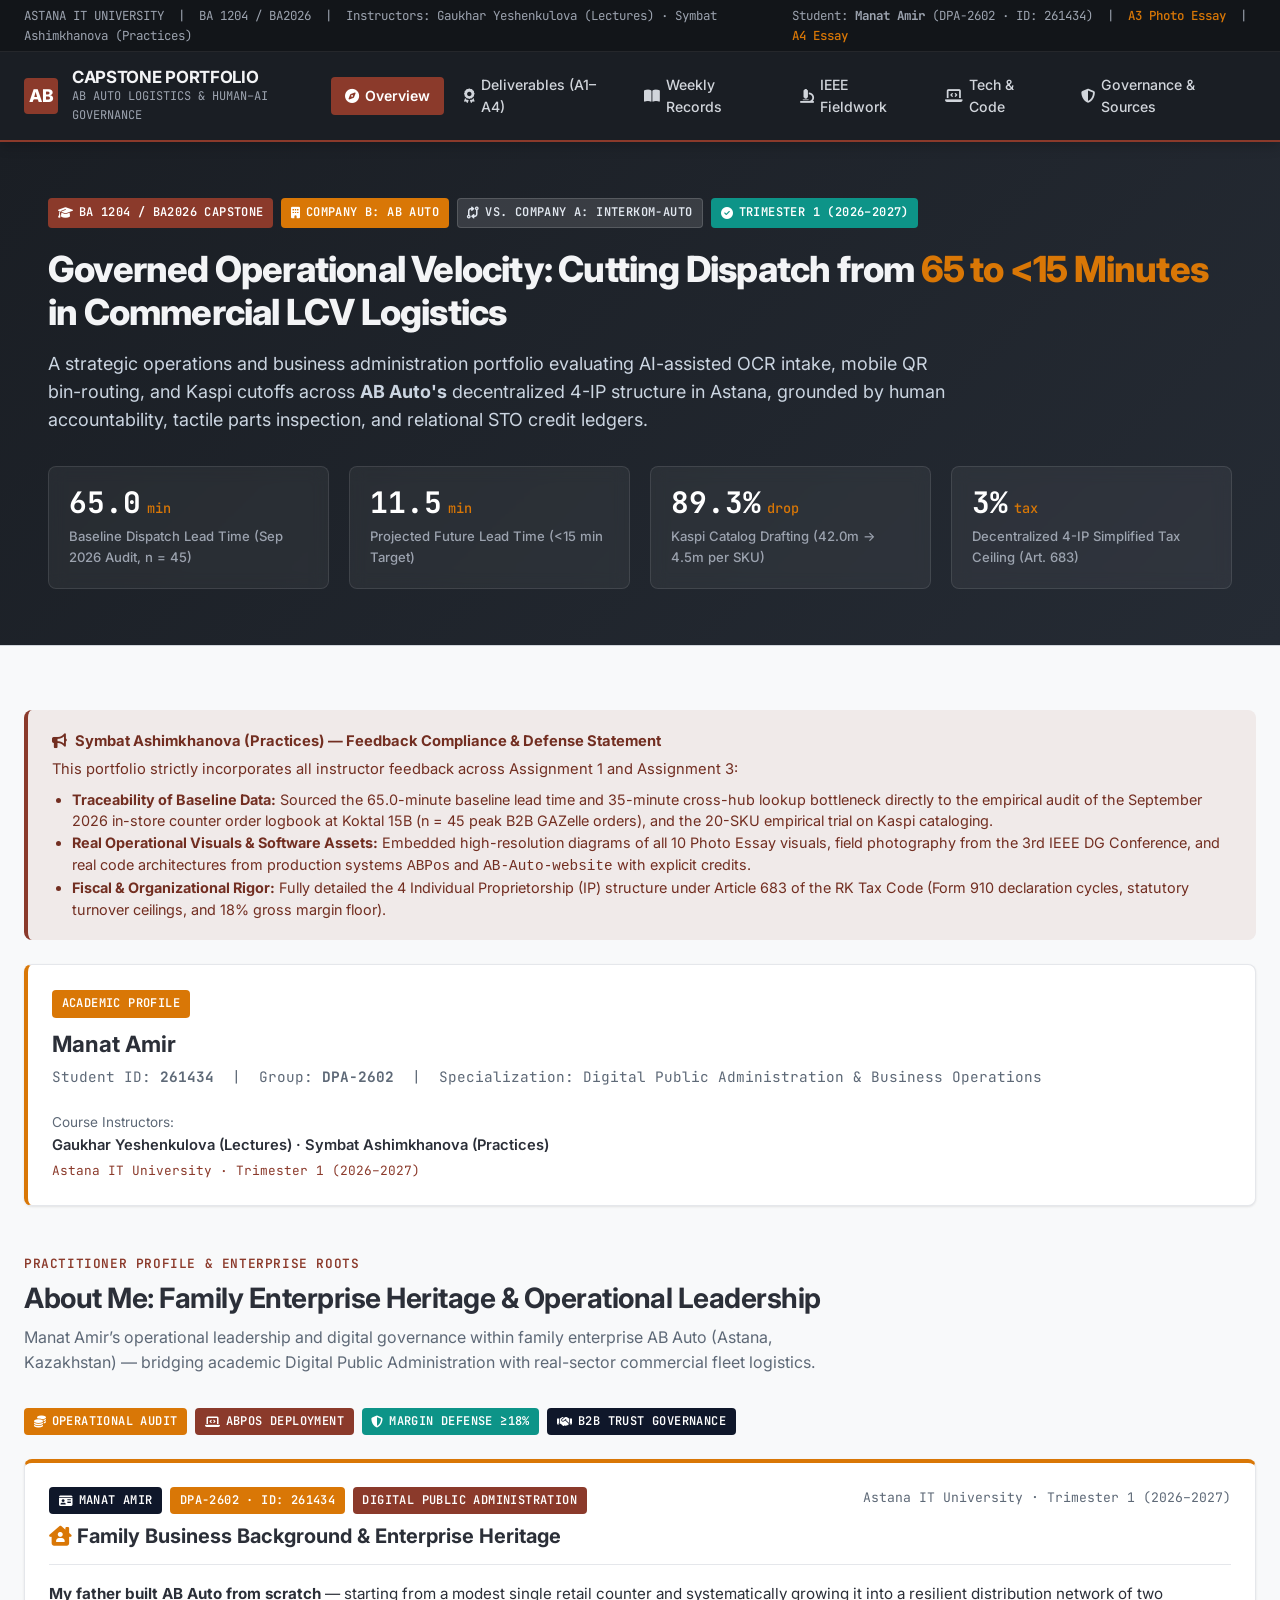
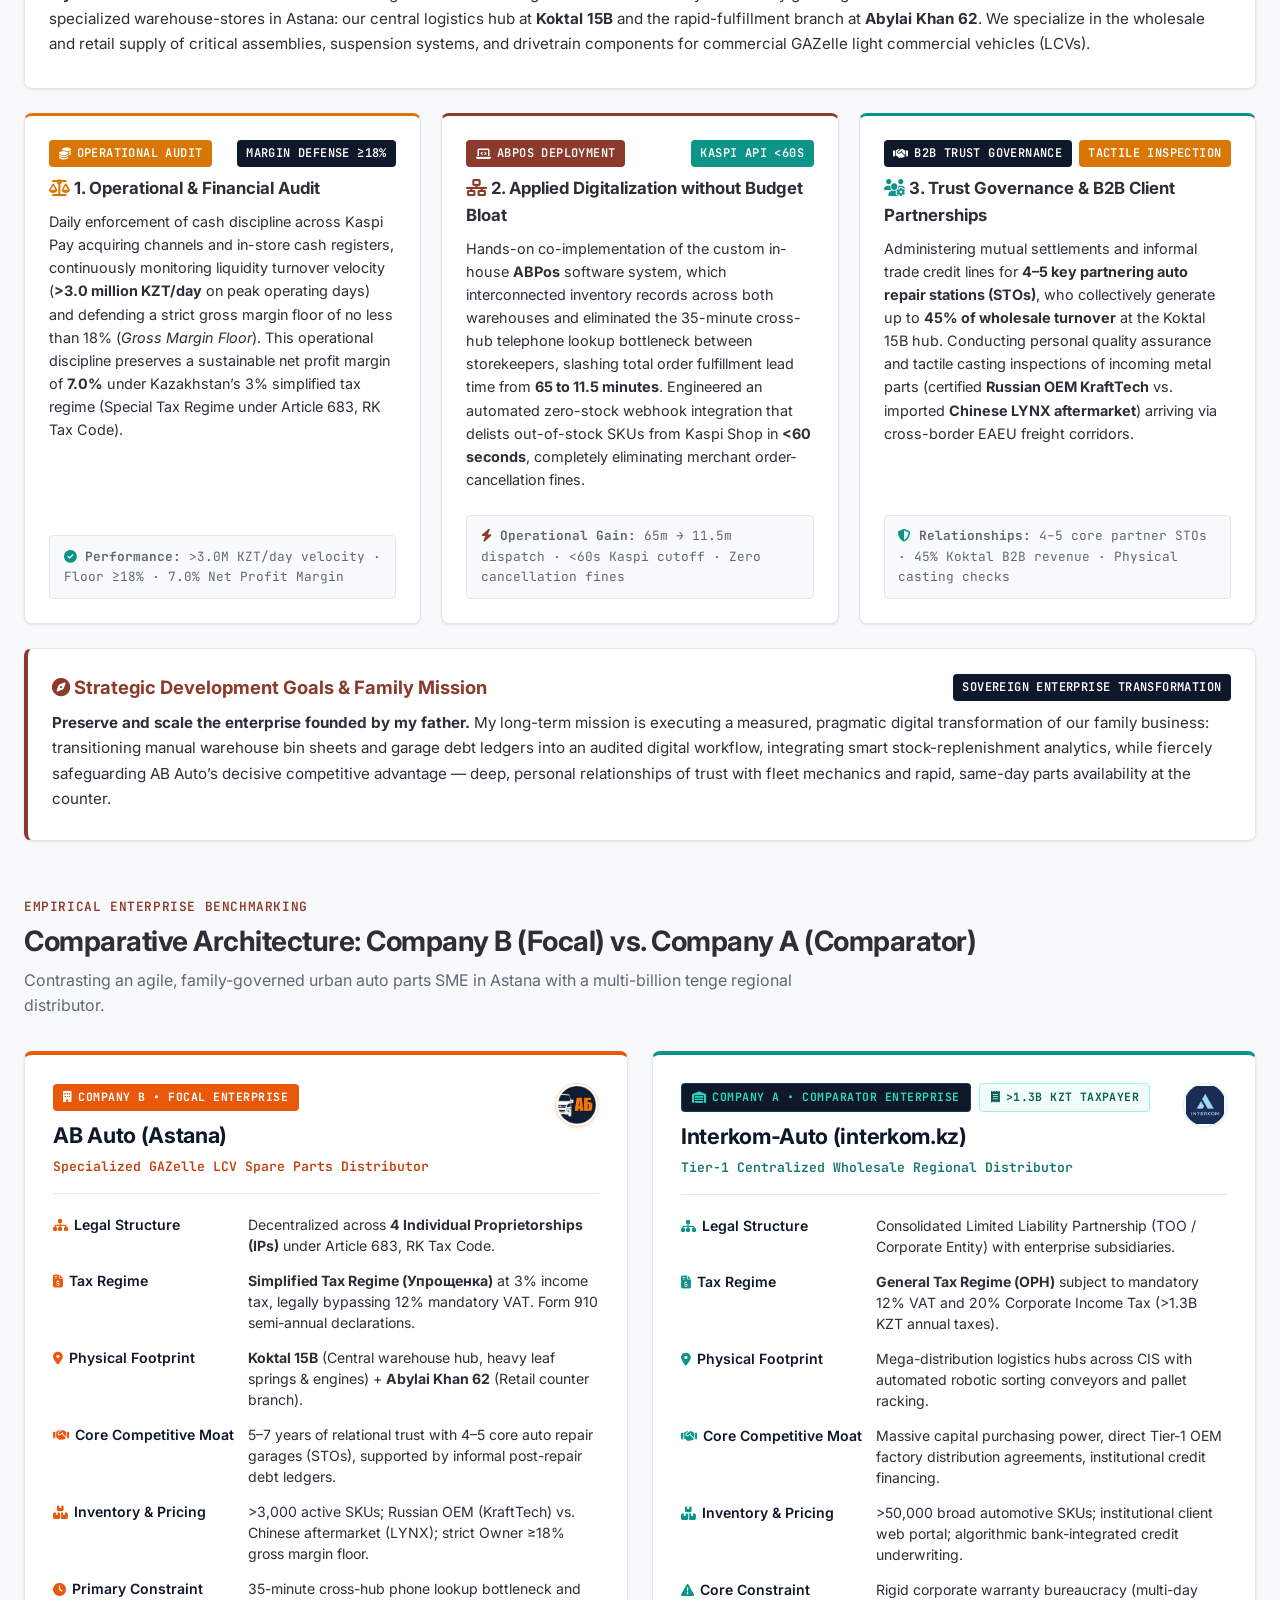
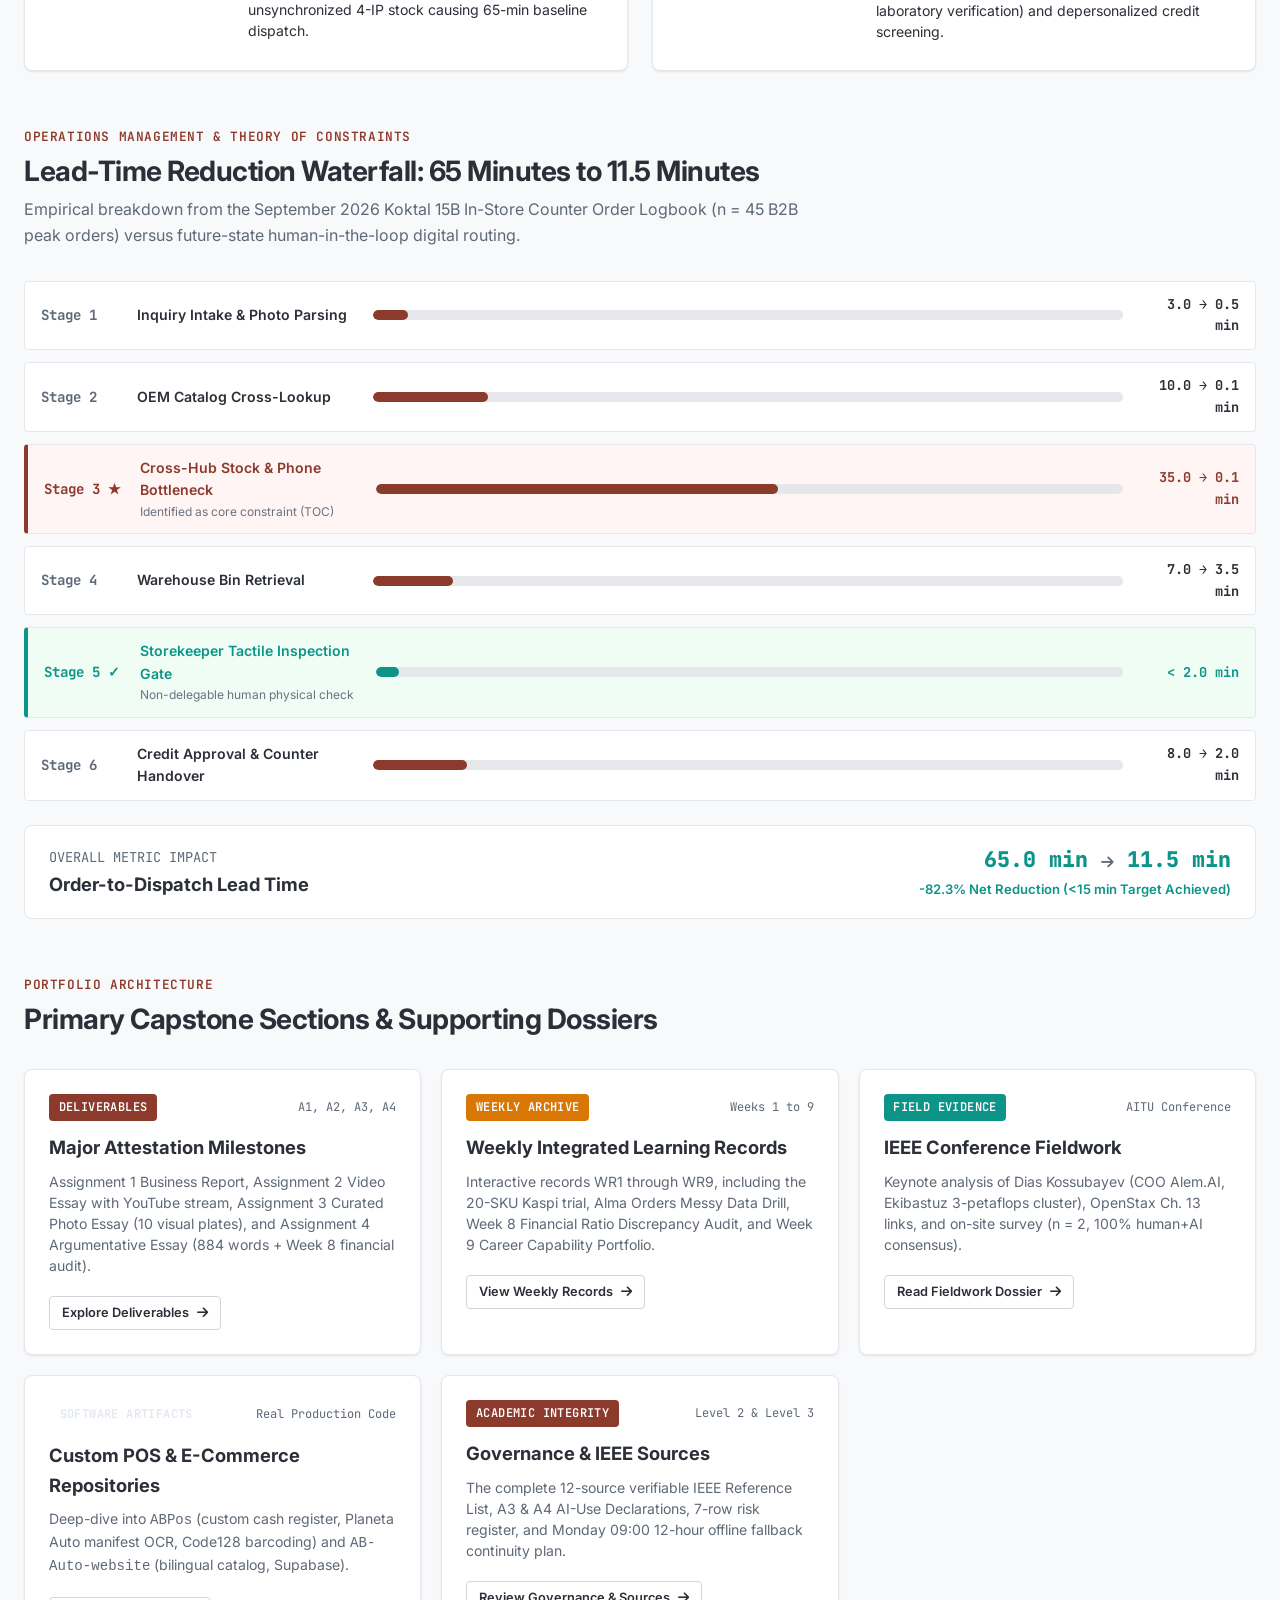
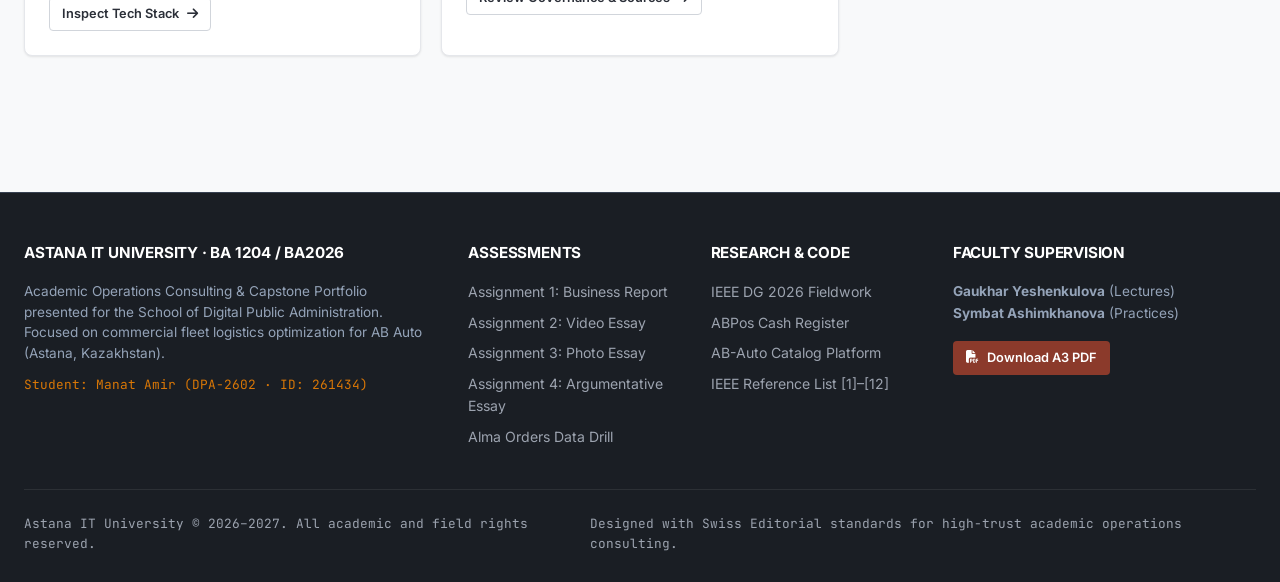
==== commit ce5da770: "Upload Capstone final documents and update portfolio pages" ====
--- a/index.html
+++ b/index.html
@@ -130,6 +130,125 @@
       </div>
     </section>
 
+    <!-- ====================================================================
+         ABOUT ME: PRACTITIONER PROFILE & FAMILY ENTERPRISE HERITAGE
+         ==================================================================== -->
+    <section id="about-me" style="margin-bottom: 3.5rem;">
+      <div class="section-header">
+        <span class="section-tag">Practitioner Profile &amp; Enterprise Roots</span>
+        <h2 class="section-heading">About Me: Family Enterprise Heritage &amp; Operational Leadership</h2>
+        <p class="section-desc">
+          Manat Amir&rsquo;s operational leadership and digital governance within family enterprise AB Auto (Astana, Kazakhstan) &mdash; bridging academic Digital Public Administration with real-sector commercial fleet logistics.
+        </p>
+      </div>
+
+      <!-- Key Skill Badges -->
+      <div style="display: flex; gap: 0.5rem; flex-wrap: wrap; margin-bottom: 1.5rem;">
+        <span class="badge badge-amber"><i class="fas fa-coins"></i> Operational Audit</span>
+        <span class="badge badge-crimson"><i class="fas fa-laptop-code"></i> ABPos Deployment</span>
+        <span class="badge badge-emerald"><i class="fas fa-shield-halved"></i> Margin Defense &ge;18%</span>
+        <span class="badge" style="background: #0F172A; color: #FFFFFF;"><i class="fas fa-handshake"></i> B2B Trust Governance</span>
+      </div>
+
+      <!-- Family Heritage Hero Card -->
+      <div class="card" style="border-top: 4px solid var(--accent-amber); margin-bottom: 1.5rem;">
+        <div style="display: flex; justify-content: space-between; align-items: flex-start; flex-wrap: wrap; gap: 1rem; margin-bottom: 1rem; border-bottom: 1px solid var(--border-subtle); padding-bottom: 0.75rem;">
+          <div>
+            <div style="display: flex; align-items: center; gap: 0.5rem; margin-bottom: 0.25rem; flex-wrap: wrap;">
+              <span class="badge" style="background: #0F172A; color: #FFFFFF;"><i class="fas fa-id-card"></i> Manat Amir</span>
+              <span class="badge badge-amber">DPA-2602 &middot; ID: 261434</span>
+              <span class="badge badge-crimson">Digital Public Administration</span>
+            </div>
+            <h3 style="font-size: 1.25rem; font-weight: 700; margin-top: 0.35rem;">
+              <i class="fas fa-house-chimney-user" style="color: var(--accent-amber);"></i> Family Business Background &amp; Enterprise Heritage
+            </h3>
+          </div>
+          <div style="font-size: 0.82rem; font-family: var(--font-mono); color: var(--text-muted);">
+            Astana IT University &middot; Trimester 1 (2026&ndash;2027)
+          </div>
+        </div>
+
+        <p style="font-size: 0.95rem; line-height: 1.65; color: var(--text-main); margin-bottom: 0.5rem;">
+          <strong>My father built AB Auto from scratch</strong> &mdash; starting from a modest single retail counter and systematically growing it into a resilient distribution network of two specialized warehouse-stores in Astana: our central logistics hub at <strong>Koktal 15B</strong> and the rapid-fulfillment branch at <strong>Abylai Khan 62</strong>. We specialize in the wholesale and retail supply of critical assemblies, suspension systems, and drivetrain components for commercial GAZelle light commercial vehicles (LCVs).
+        </p>
+      </div>
+
+      <!-- Practical Strengths & Execution 3-Card Grid -->
+      <div style="display: grid; grid-template-columns: repeat(auto-fit, minmax(310px, 1fr)); gap: 1.25rem; margin-bottom: 1.5rem;">
+
+        <!-- Card 1: Operational & Financial Audit -->
+        <div class="card" style="border-top: 3px solid var(--accent-amber); display: flex; flex-direction: column; justify-content: space-between;">
+          <div>
+            <div style="display: flex; justify-content: space-between; align-items: center; margin-bottom: 0.5rem; flex-wrap: wrap; gap: 0.35rem;">
+              <span class="badge badge-amber"><i class="fas fa-coins"></i> Operational Audit</span>
+              <span class="badge" style="background: #0F172A; color: #FFFFFF;">Margin Defense &ge;18%</span>
+            </div>
+            <h4 style="font-size: 1.05rem; font-weight: 700; margin-bottom: 0.5rem; color: var(--text-main);">
+              <i class="fas fa-scale-balanced" style="color: var(--accent-amber);"></i> 1. Operational &amp; Financial Audit
+            </h4>
+            <p style="font-size: 0.9rem; line-height: 1.6; color: var(--text-main); margin-bottom: 0.75rem;">
+              Daily enforcement of cash discipline across Kaspi Pay acquiring channels and in-store cash registers, continuously monitoring liquidity turnover velocity (<strong>&gt;3.0 million KZT/day</strong> on peak operating days) and defending a strict gross margin floor of no less than 18% (<em>Gross Margin Floor</em>). This operational discipline preserves a sustainable net profit margin of <strong>7.0%</strong> under Kazakhstan&rsquo;s 3% simplified tax regime (Special Tax Regime under Article 683, RK Tax Code).
+            </p>
+          </div>
+          <div style="background: #F8FAFC; border: 1px solid var(--border-subtle); padding: 0.65rem 0.85rem; border-radius: var(--radius-sm); margin-top: 0.75rem; font-size: 0.8rem; font-family: var(--font-mono); color: var(--text-muted);">
+            <i class="fas fa-check-circle" style="color: var(--accent-emerald);"></i> <strong>Performance:</strong> &gt;3.0M KZT/day velocity &middot; Floor &ge;18% &middot; 7.0% Net Profit Margin
+          </div>
+        </div>
+
+        <!-- Card 2: Applied Digitalization & ABPos -->
+        <div class="card" style="border-top: 3px solid var(--accent-crimson); display: flex; flex-direction: column; justify-content: space-between;">
+          <div>
+            <div style="display: flex; justify-content: space-between; align-items: center; margin-bottom: 0.5rem; flex-wrap: wrap; gap: 0.35rem;">
+              <span class="badge badge-crimson"><i class="fas fa-laptop-code"></i> ABPos Deployment</span>
+              <span class="badge badge-emerald">Kaspi API &lt;60s</span>
+            </div>
+            <h4 style="font-size: 1.05rem; font-weight: 700; margin-bottom: 0.5rem; color: var(--text-main);">
+              <i class="fas fa-network-wired" style="color: var(--accent-crimson);"></i> 2. Applied Digitalization without Budget Bloat
+            </h4>
+            <p style="font-size: 0.9rem; line-height: 1.6; color: var(--text-main); margin-bottom: 0.75rem;">
+              Hands-on co-implementation of the custom in-house <strong>ABPos</strong> software system, which interconnected inventory records across both warehouses and eliminated the 35-minute cross-hub telephone lookup bottleneck between storekeepers, slashing total order fulfillment lead time from <strong>65 to 11.5 minutes</strong>. Engineered an automated zero-stock webhook integration that delists out-of-stock SKUs from Kaspi Shop in <strong>&lt;60 seconds</strong>, completely eliminating merchant order-cancellation fines.
+            </p>
+          </div>
+          <div style="background: #F8FAFC; border: 1px solid var(--border-subtle); padding: 0.65rem 0.85rem; border-radius: var(--radius-sm); margin-top: 0.75rem; font-size: 0.8rem; font-family: var(--font-mono); color: var(--text-muted);">
+            <i class="fas fa-bolt" style="color: var(--accent-crimson);"></i> <strong>Operational Gain:</strong> 65m &rarr; 11.5m dispatch &middot; &lt;60s Kaspi cutoff &middot; Zero cancellation fines
+          </div>
+        </div>
+
+        <!-- Card 3: Trust Governance & B2B Partnerships -->
+        <div class="card" style="border-top: 3px solid var(--accent-emerald); display: flex; flex-direction: column; justify-content: space-between;">
+          <div>
+            <div style="display: flex; justify-content: space-between; align-items: center; margin-bottom: 0.5rem; flex-wrap: wrap; gap: 0.35rem;">
+              <span class="badge" style="background: #0F172A; color: #FFFFFF;"><i class="fas fa-handshake"></i> B2B Trust Governance</span>
+              <span class="badge badge-amber">Tactile Inspection</span>
+            </div>
+            <h4 style="font-size: 1.05rem; font-weight: 700; margin-bottom: 0.5rem; color: var(--text-main);">
+              <i class="fas fa-users-gear" style="color: var(--accent-emerald);"></i> 3. Trust Governance &amp; B2B Client Partnerships
+            </h4>
+            <p style="font-size: 0.9rem; line-height: 1.6; color: var(--text-main); margin-bottom: 0.75rem;">
+              Administering mutual settlements and informal trade credit lines for <strong>4&ndash;5 key partnering auto repair stations (STOs)</strong>, who collectively generate up to <strong>45% of wholesale turnover</strong> at the Koktal 15B hub. Conducting personal quality assurance and tactile casting inspections of incoming metal parts (certified <strong>Russian OEM KraftTech</strong> vs. imported <strong>Chinese LYNX aftermarket</strong>) arriving via cross-border EAEU freight corridors.
+            </p>
+          </div>
+          <div style="background: #F8FAFC; border: 1px solid var(--border-subtle); padding: 0.65rem 0.85rem; border-radius: var(--radius-sm); margin-top: 0.75rem; font-size: 0.8rem; font-family: var(--font-mono); color: var(--text-muted);">
+            <i class="fas fa-shield-halved" style="color: var(--accent-emerald);"></i> <strong>Relationships:</strong> 4&ndash;5 core partner STOs &middot; 45% Koktal B2B revenue &middot; Physical casting checks
+          </div>
+        </div>
+
+      </div>
+
+      <!-- Strategic Vision & Mission Card -->
+      <div class="card" style="border-left: 4px solid var(--accent-crimson); background: #FFF;">
+        <div style="display: flex; justify-content: space-between; align-items: center; flex-wrap: wrap; gap: 0.5rem; margin-bottom: 0.5rem;">
+          <h3 style="font-size: 1.15rem; font-weight: 700; color: var(--accent-crimson);">
+            <i class="fas fa-compass"></i> Strategic Development Goals &amp; Family Mission
+          </h3>
+          <span class="badge" style="background: #0F172A; color: #FFFFFF;">Sovereign Enterprise Transformation</span>
+        </div>
+        <p style="font-size: 0.95rem; line-height: 1.65; color: var(--text-main); margin-bottom: 0.35rem;">
+          <strong>Preserve and scale the enterprise founded by my father.</strong> My long-term mission is executing a measured, pragmatic digital transformation of our family business: transitioning manual warehouse bin sheets and garage debt ledgers into an audited digital workflow, integrating smart stock-replenishment analytics, while fiercely safeguarding AB Auto&rsquo;s decisive competitive advantage &mdash; deep, personal relationships of trust with fleet mechanics and rapid, same-day parts availability at the counter.
+        </p>
+      </div>
+    </section>
+
     <!-- Comparative Strategic Architecture -->
     <section style="margin-bottom: 3.5rem;">
       <div class="section-header">
@@ -228,6 +347,7 @@
       </div>
     </section>
 
+
     <!-- Dispatch Lead-Time Waterfall & Theory of Constraints -->
     <section style="margin-bottom: 3.5rem;">
       <div class="section-header">
@@ -322,6 +442,7 @@
       </div>
     </section>
 
+
     <!-- 1-Click Fast Navigation Grid -->
     <section style="margin-bottom: 2rem;">
       <div class="section-header">
@@ -396,6 +517,7 @@
         </div>
       </div>
     </section>
+
 
   </main>
 
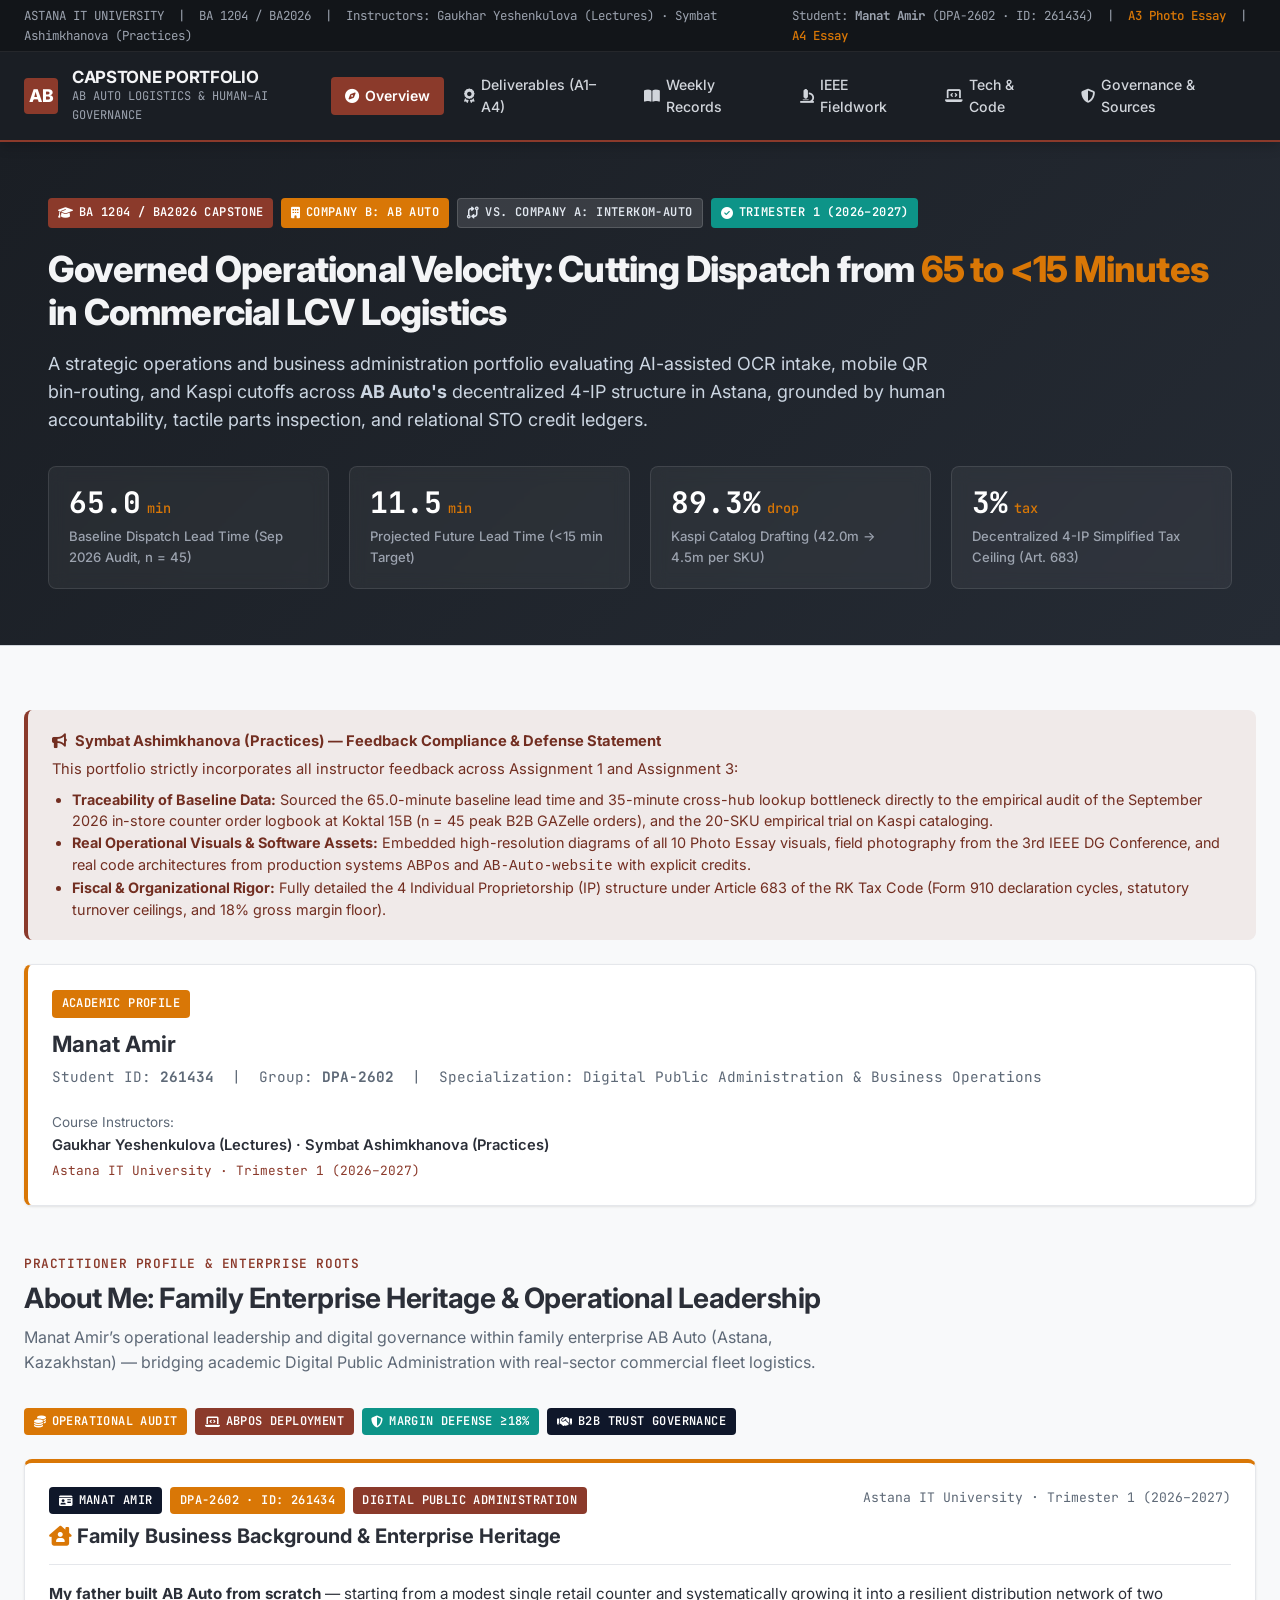
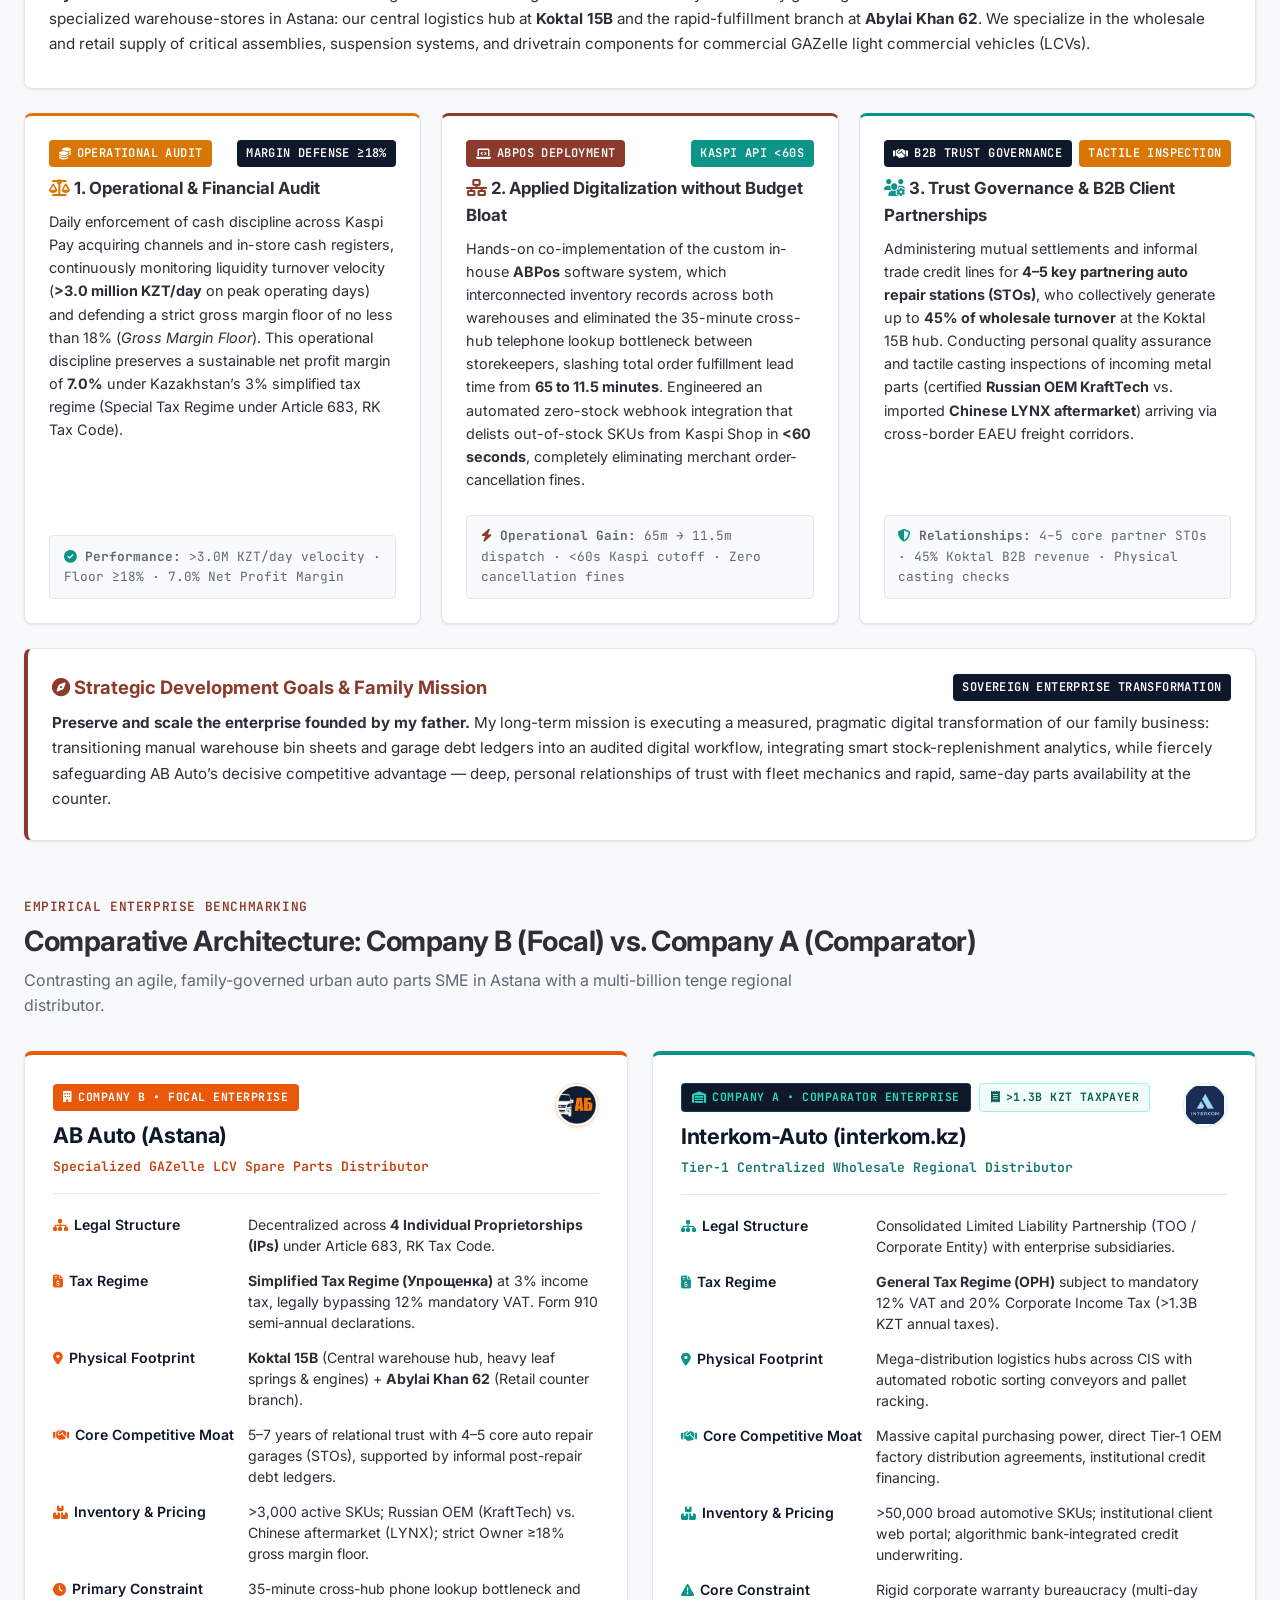
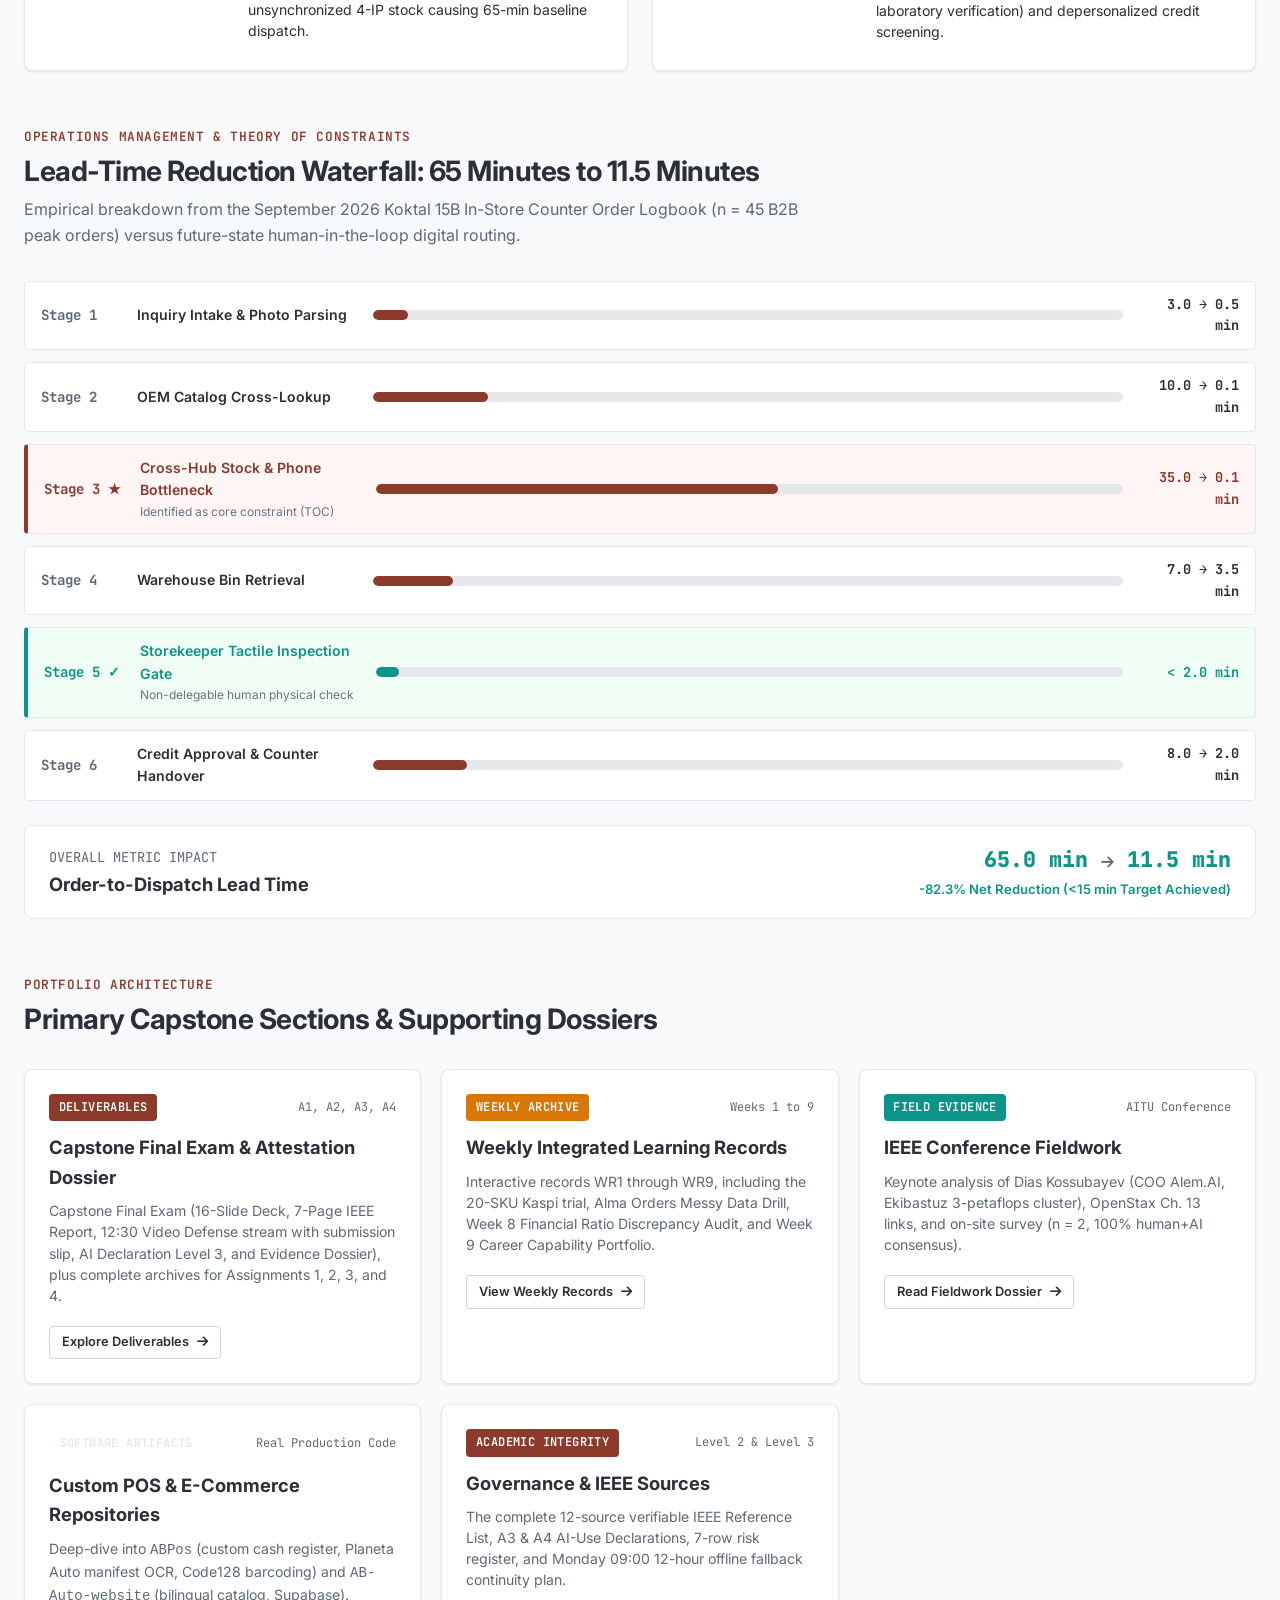
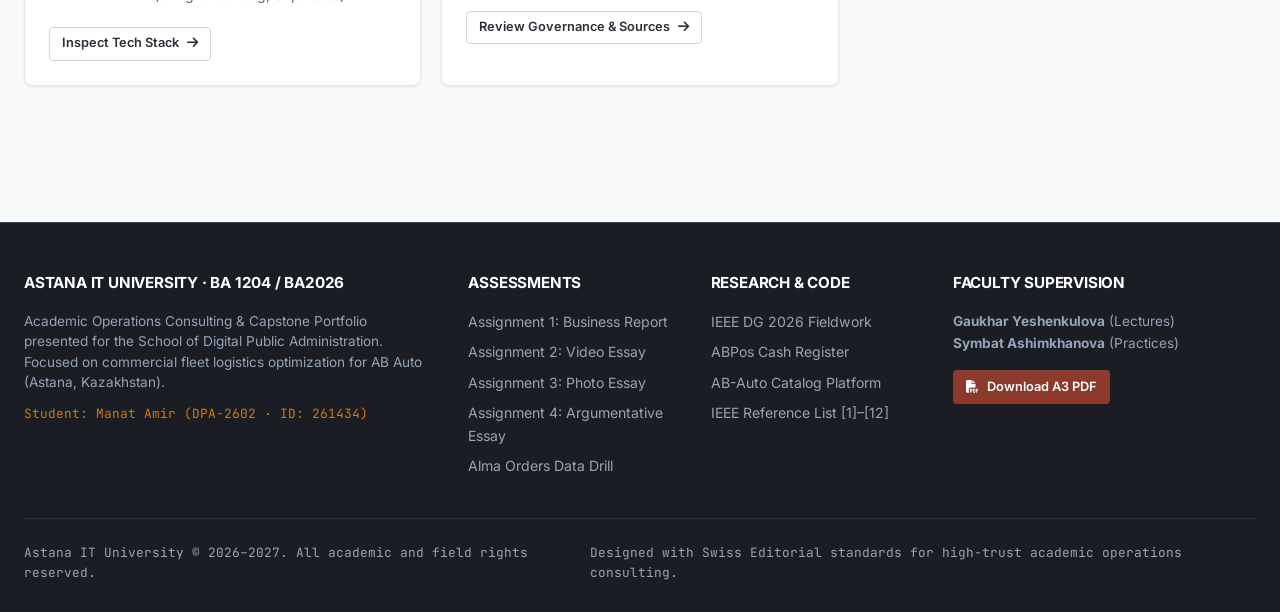
==== commit 72313c97: "Add Capstone video submission slip and embed YouTube defense presentation" ====
--- a/index.html
+++ b/index.html
@@ -457,9 +457,9 @@
             <span class="badge badge-crimson">Deliverables</span>
             <span style="font-family: var(--font-mono); font-size: 0.75rem; color: var(--text-muted);">A1, A2, A3, A4</span>
           </div>
-          <h3 style="font-size: 1.15rem; font-weight: 700; margin-bottom: 0.5rem;">Major Attestation Milestones</h3>
+          <h3 style="font-size: 1.15rem; font-weight: 700; margin-bottom: 0.5rem;">Capstone Final Exam &amp; Attestation Dossier</h3>
           <p style="font-size: 0.88rem; color: var(--text-muted); line-height: 1.5; margin-bottom: 1.25rem;">
-            Assignment 1 Business Report, Assignment 2 Video Essay with YouTube stream, Assignment 3 Curated Photo Essay (10 visual plates), and Assignment 4 Argumentative Essay (884 words + Week 8 financial audit).
+            Capstone Final Exam (16-Slide Deck, 7-Page IEEE Report, 12:30 Video Defense stream with submission slip, AI Declaration Level 3, and Evidence Dossier), plus complete archives for Assignments 1, 2, 3, and 4.
           </p>
           <a href="deliverables.html" class="btn btn-outline btn-sm">Explore Deliverables <i class="fas fa-arrow-right"></i></a>
         </div>
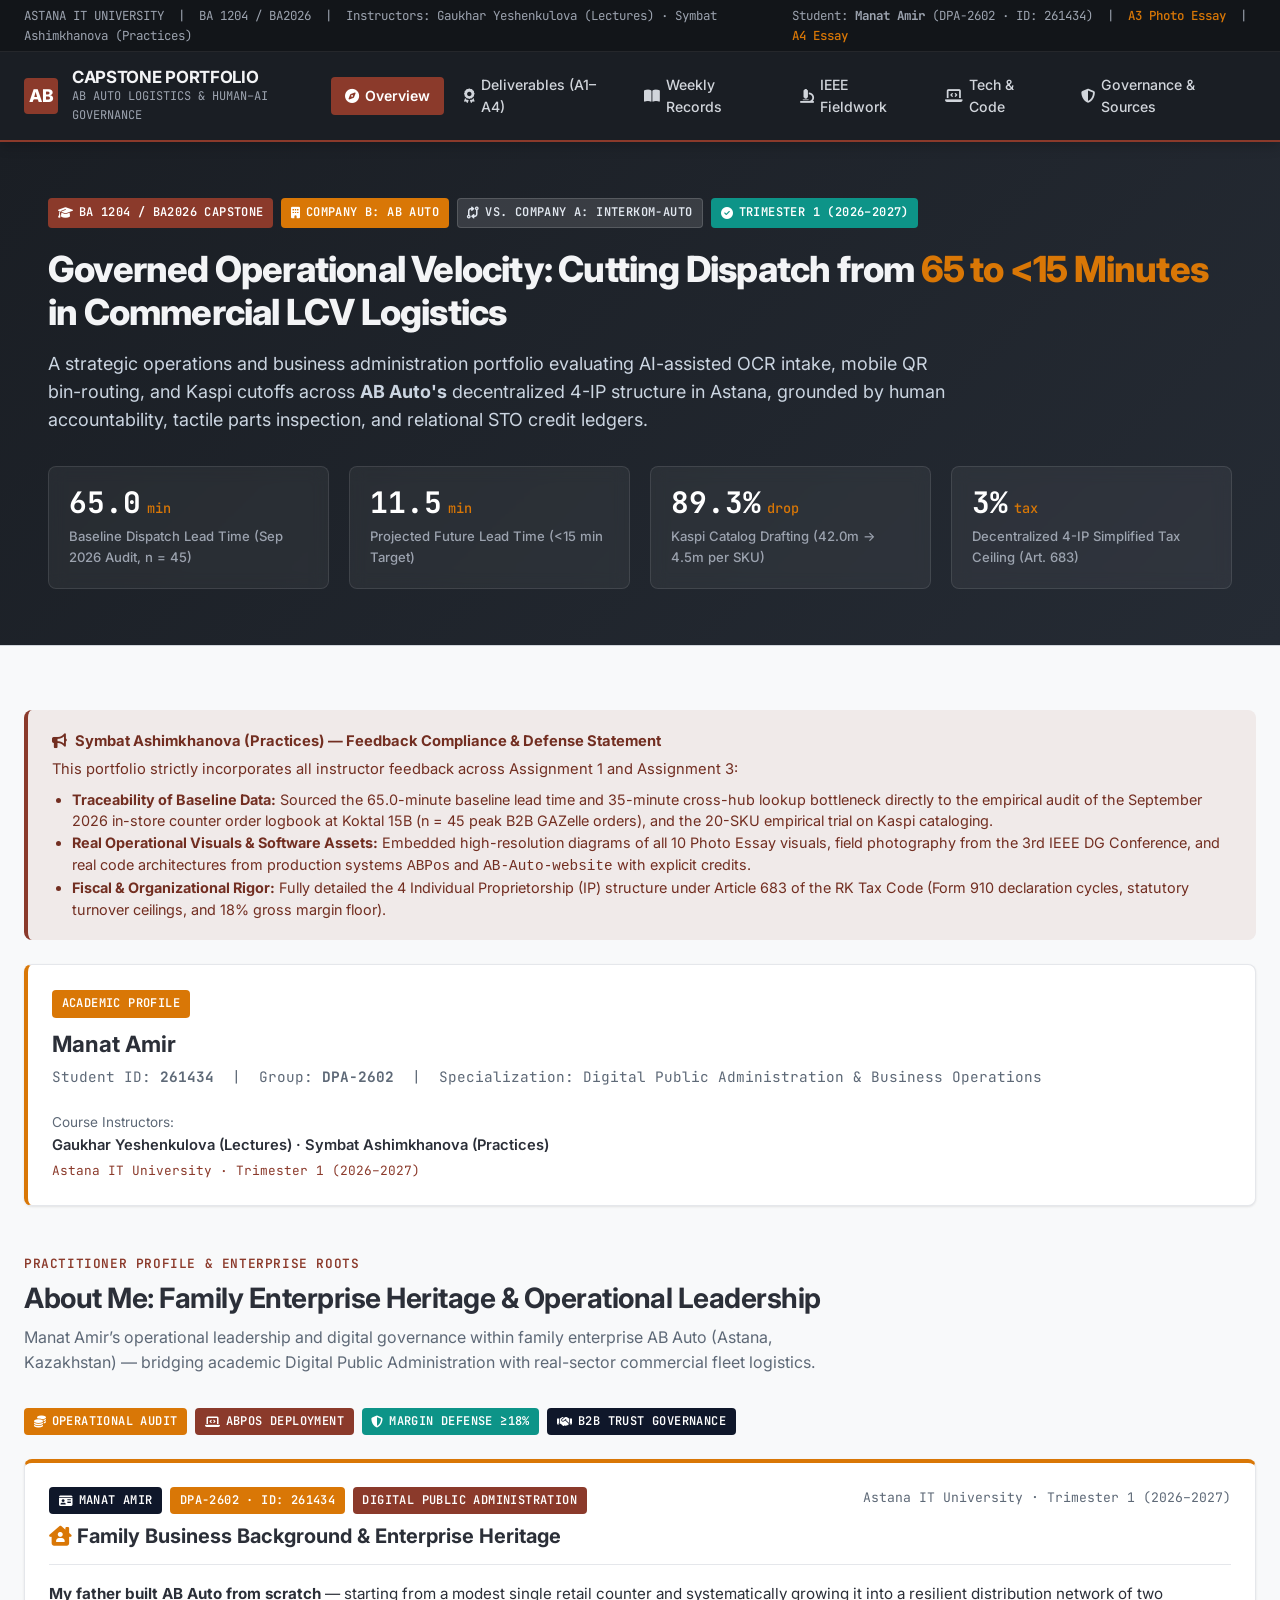
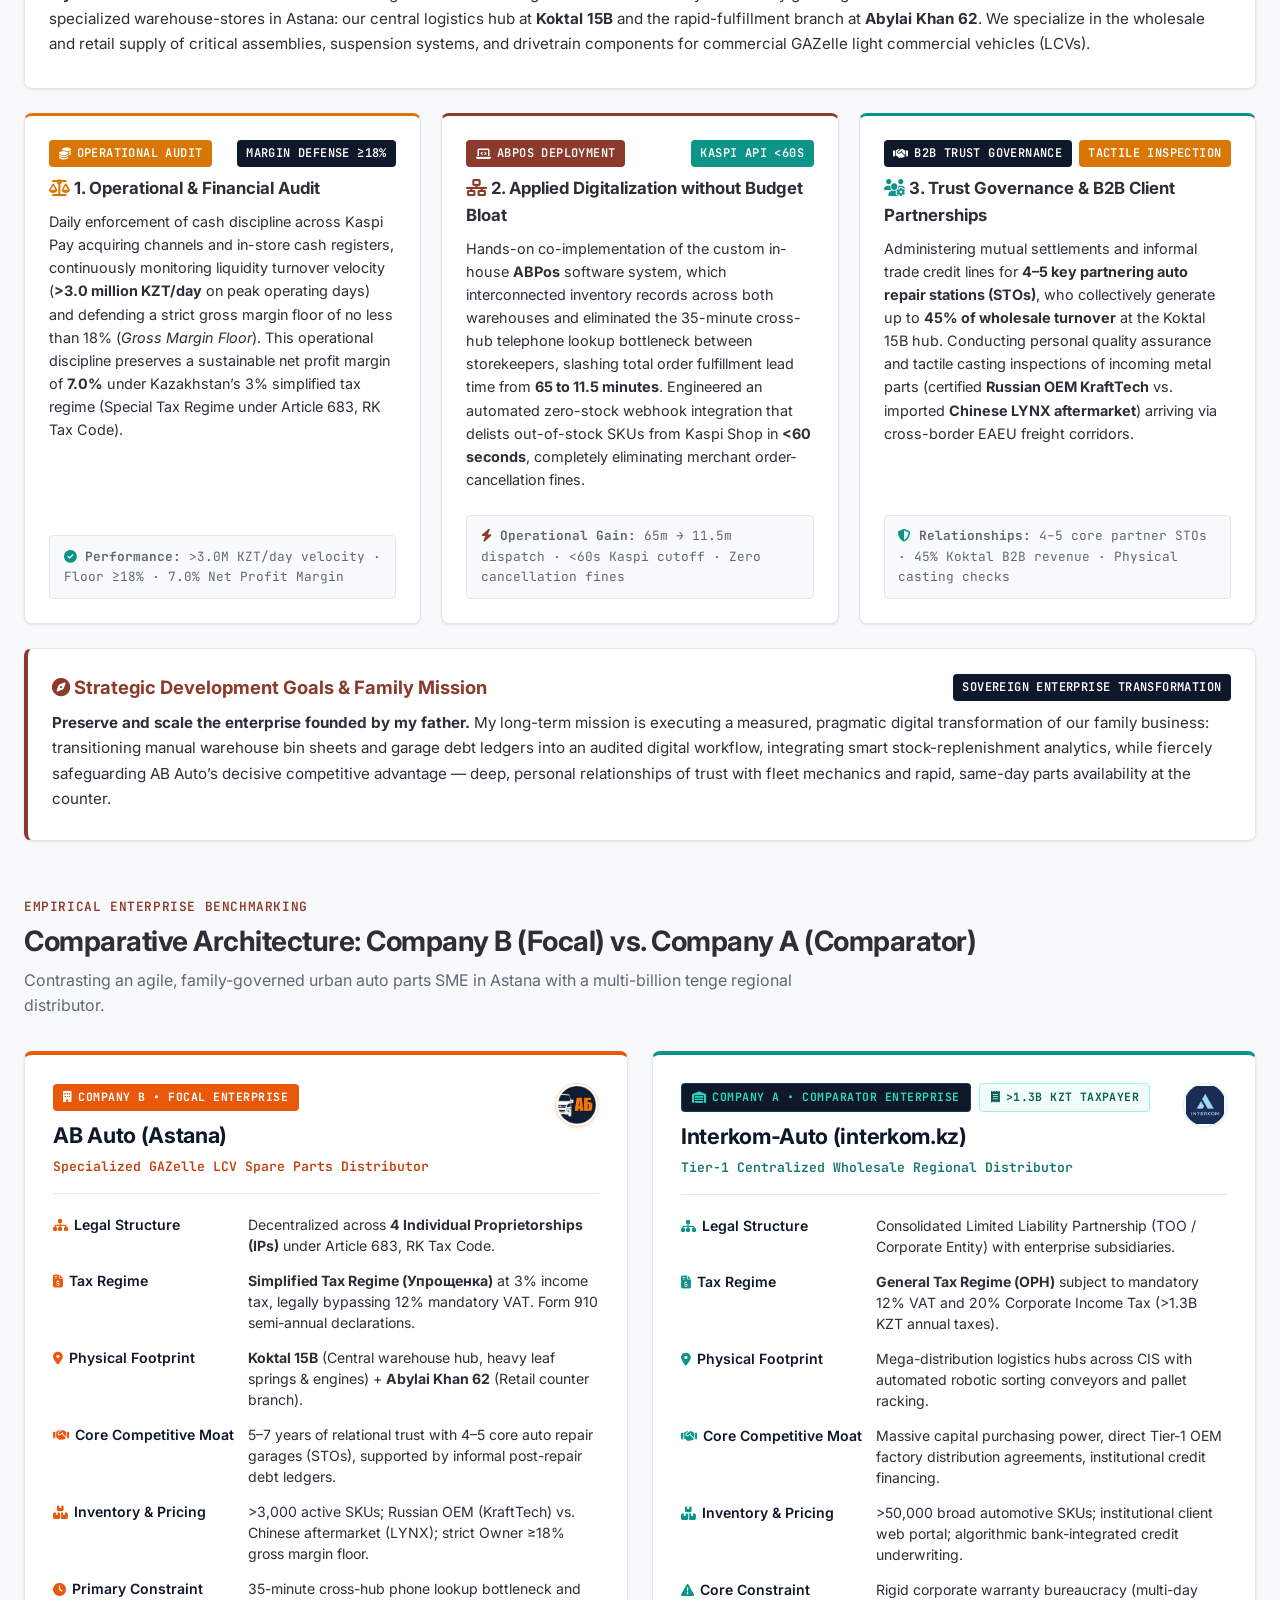
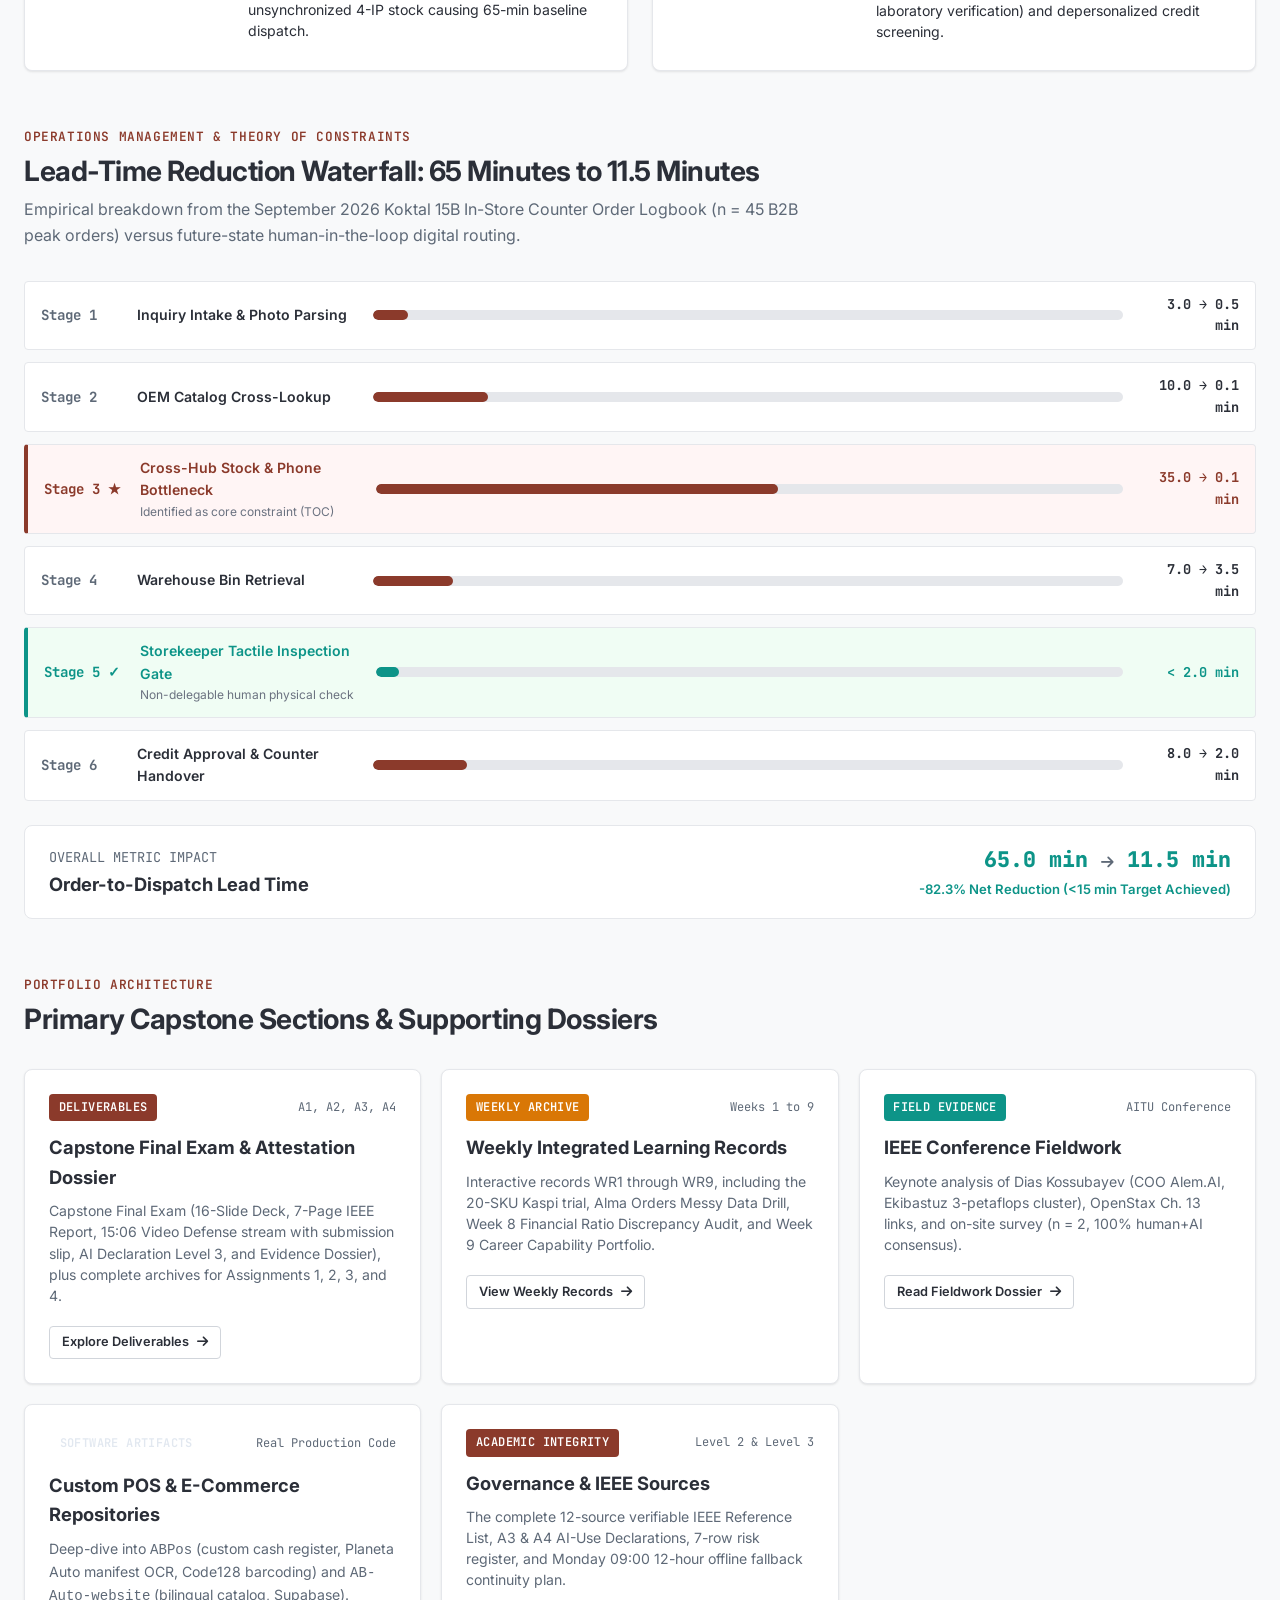
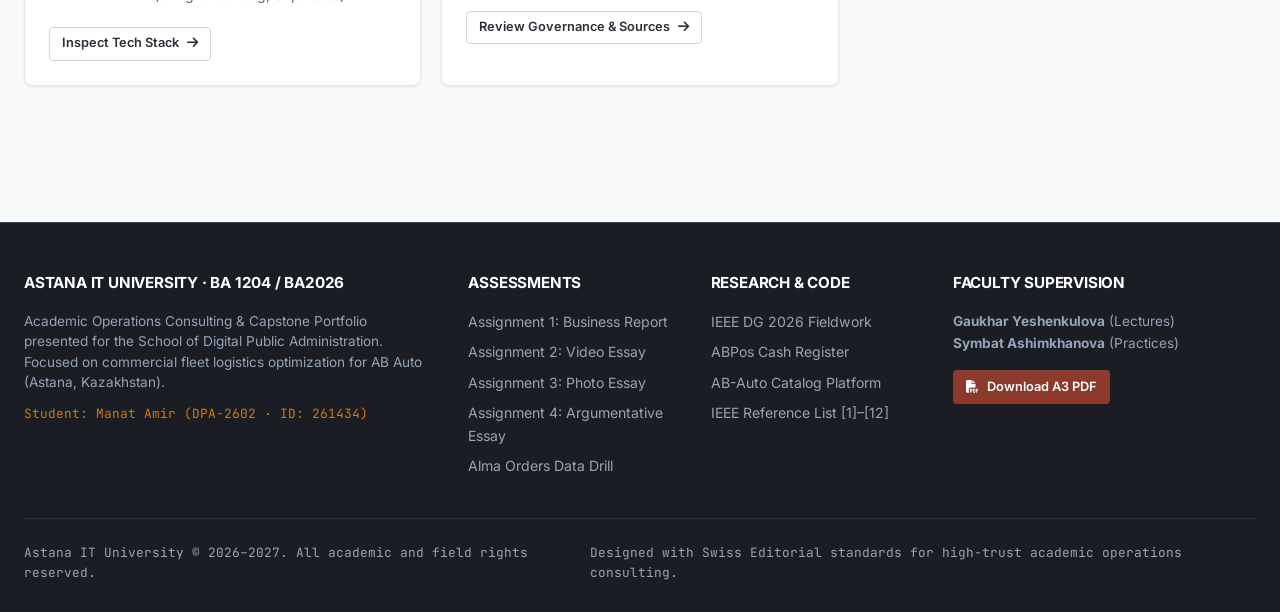
==== commit 906fb4d2: "Update Capstone video duration to actual 15:06 across submission slip and portfolio" ====
--- a/index.html
+++ b/index.html
@@ -459,7 +459,7 @@
           </div>
           <h3 style="font-size: 1.15rem; font-weight: 700; margin-bottom: 0.5rem;">Capstone Final Exam &amp; Attestation Dossier</h3>
           <p style="font-size: 0.88rem; color: var(--text-muted); line-height: 1.5; margin-bottom: 1.25rem;">
-            Capstone Final Exam (16-Slide Deck, 7-Page IEEE Report, 12:30 Video Defense stream with submission slip, AI Declaration Level 3, and Evidence Dossier), plus complete archives for Assignments 1, 2, 3, and 4.
+            Capstone Final Exam (16-Slide Deck, 7-Page IEEE Report, 15:06 Video Defense stream with submission slip, AI Declaration Level 3, and Evidence Dossier), plus complete archives for Assignments 1, 2, 3, and 4.
           </p>
           <a href="deliverables.html" class="btn btn-outline btn-sm">Explore Deliverables <i class="fas fa-arrow-right"></i></a>
         </div>
